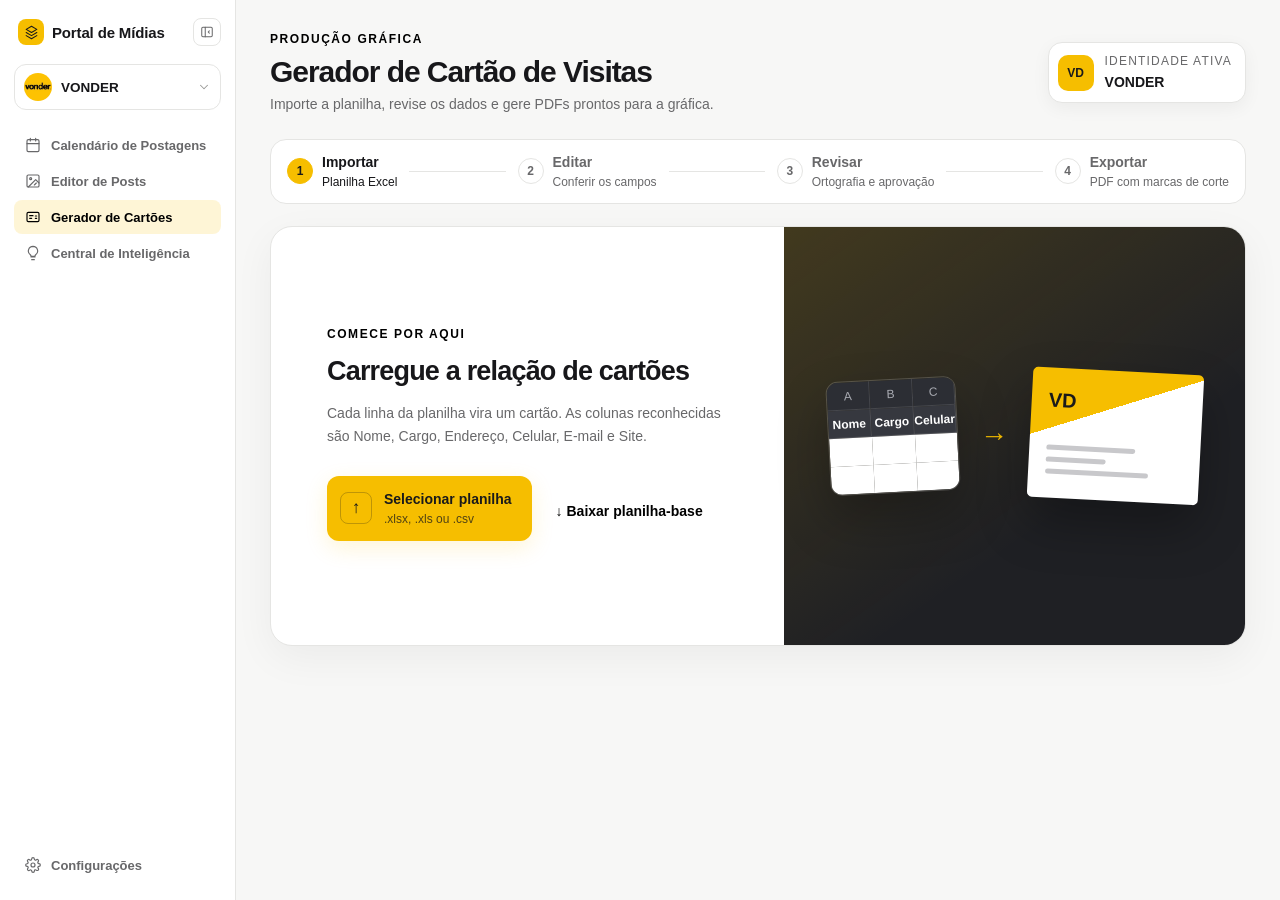
==== business-card-generator.html @ 9fe44b42 "Add files via upload" ====
<!doctype html>
<html lang="pt-BR">
<head>
<meta charset="utf-8"><meta name="viewport" content="width=device-width,initial-scale=1"><title>Gerador de Cartão de Visitas</title>
<link rel="stylesheet" href="styles.css"><link rel="stylesheet" href="business-card-generator.css">
</head>
<body><div class="portal-shell"><aside class="portal-sidebar" id="portalSidebar"></aside><main class="portal-main bc-page">
<header class="bc-header"><div><span class="bc-kicker">Produção gráfica</span><h1>Gerador de Cartão de Visitas</h1><p>Importe a planilha, revise os dados e gere PDFs prontos para a gráfica.</p></div><div class="bc-brand-pill"><span id="brandDot">FG</span><div><small>Identidade ativa</small><strong id="brandName">FERRAMENTAS GERAIS</strong></div></div></header>
<nav class="bc-flow" aria-label="Etapas do gerador"><div class="bc-flow-step is-active" data-step="import"><span>1</span><div><strong>Importar</strong><small>Planilha Excel</small></div></div><i></i><div class="bc-flow-step" data-step="edit"><span>2</span><div><strong>Editar</strong><small>Conferir os campos</small></div></div><i></i><div class="bc-flow-step" data-step="review"><span>3</span><div><strong>Revisar</strong><small>Ortografia e aprovação</small></div></div><i></i><div class="bc-flow-step" data-step="export"><span>4</span><div><strong>Exportar</strong><small>PDF com marcas de corte</small></div></div></nav>
<section class="bc-import" id="importPanel"><div class="bc-import-copy"><span class="bc-eyebrow">Comece por aqui</span><h2>Carregue a relação de cartões</h2><p>Cada linha da planilha vira um cartão. As colunas reconhecidas são Nome, Cargo, Endereço, Celular, E-mail e Site.</p><div class="bc-import-actions"><label class="bc-upload" for="spreadsheetFile"><input id="spreadsheetFile" type="file" accept=".xlsx,.xls,.csv"><span>↑</span><div><strong>Selecionar planilha</strong><small>.xlsx, .xls ou .csv</small></div></label><a class="bc-template-link" href="business-card-assets/planilha-base.xlsx" download>↓ Baixar planilha-base</a></div></div><div class="bc-import-visual" aria-hidden="true"><div class="bc-sheet"><span>A</span><span>B</span><span>C</span><b>Nome</b><b>Cargo</b><b>Celular</b><em></em><em></em><em></em><em></em><em></em><em></em></div><div class="bc-arrow">→</div><div class="bc-mini-card"><strong id="miniBrand">FG</strong><span></span><span></span><span></span></div></div></section>
<section class="bc-workspace" id="workspace" hidden>
<aside class="bc-records-panel"><div class="bc-panel-head"><div><span class="bc-eyebrow">Planilha importada</span><h2 id="recordsTitle">0 cartões</h2></div><button class="bc-icon-button" id="replaceFile" type="button" title="Trocar planilha">↻</button></div><div class="bc-selection-tools"><label><input type="checkbox" id="selectAll"> Selecionar todos</label><span id="selectionCount">0 selecionados</span></div><div class="bc-records" id="recordsList"></div><button class="bc-add-record" id="addRecord" type="button">＋ Adicionar cartão manualmente</button></aside>
<section class="bc-editor-panel"><div class="bc-panel-head"><div><span class="bc-eyebrow">Dados editáveis</span><h2 id="editorTitle">Selecione um cartão</h2></div><span class="bc-save-state" id="saveState">Alterações salvas localmente</span></div><form id="cardForm" autocomplete="off"><div class="bc-form-grid"><label class="bc-field bc-field-wide"><span>Nome completo</span><input id="fieldName" name="name" spellcheck="true" maxlength="80"></label><label class="bc-field bc-field-wide"><span>Cargo</span><input id="fieldRole" name="role" spellcheck="true" maxlength="90"></label><label class="bc-field bc-field-wide"><span>Endereço</span><textarea id="fieldAddress" name="address" spellcheck="true" rows="3" maxlength="220"></textarea></label><label class="bc-field"><span>Celular</span><input id="fieldPhone" name="phone" inputmode="tel" maxlength="30"></label><label class="bc-field"><span>E-mail</span><input id="fieldEmail" name="email" inputmode="email" maxlength="100"></label><label class="bc-field bc-field-wide"><span>Site</span><input id="fieldWebsite" name="website" inputmode="url" maxlength="100"></label></div><div class="bc-locked-note"><span>◇</span><div><strong>Elementos de marca protegidos</strong><small>Fundo, logo, cores e elementos gráficos não podem ser alterados nesta tela.</small></div></div></form>
<div class="bc-review-card"><div class="bc-review-heading"><div><span class="bc-eyebrow">Revisão obrigatória</span><h3>Ortografia e conferência</h3></div><button id="reviewCurrent" type="button">✦ Revisar este cartão</button></div><div class="bc-review-empty" id="reviewEmpty"><span>✓</span><p>Execute a revisão antes de aprovar o cartão para exportação.</p></div><div class="bc-issues" id="issuesList" hidden></div><label class="bc-approval"><input type="checkbox" id="approveCurrent" disabled><span><strong>Aprovo os dados e a arte deste cartão</strong><small>Confirme somente após revisar a prévia ao lado.</small></span></label></div></section>
<aside class="bc-preview-panel"><div class="bc-panel-head"><div><span class="bc-eyebrow">Pré-visualização</span><h2>Frente do cartão</h2></div><span class="bc-size">94 × 54 mm</span></div><div class="bc-canvas-shell"><canvas id="cardCanvas" width="1880" height="1080"></canvas><div class="bc-qr-note"><span>▦</span><div><strong>QR Code</strong><small>Integração na próxima etapa</small></div></div></div><div class="bc-proof"><span>↗</span><p><strong>Arquivo para gráfica</strong><br>Alta resolução, sangria de 2 mm e marcas de corte.</p></div></aside>
</section>
<section class="bc-export-bar" id="exportBar" hidden><div><span class="bc-status-dot"></span><p><strong id="approvedCount">0 de 0 aprovados</strong><small>Somente cartões revisados e aprovados podem ser exportados.</small></p></div><div class="bc-export-actions"><button id="exportCurrent" type="button">PDF deste cartão</button><button id="exportSelected" type="button">PDF dos selecionados</button><button class="bc-primary" id="exportAll" type="button">↓ Exportar lote completo</button></div></section>
<div class="bc-toast" id="toast" role="status" aria-live="polite" hidden></div>
</main></div><script src="sync-backend.js"></script><script src="portal-shell.js"></script><script src="vendor/xlsx.full.min.js"></script><script src="vendor/jspdf.umd.min.js"></script><script src="business-card-assets.js"></script><script src="business-card-generator.js"></script></body></html>
---- styles.css ----
/* Tokens de design: cores, raios e sombras reutilizados por todos os componentes abaixo */
    :root{
      --bg:#f7f7f6;--card:#ffffff;--muted:#68686a;--accent:#F6BE00;--accent-ink:#1a1a1a;--text:#17171a;
      --border:#e5e5e3;--border-strong:#d3d3d0;--surface-muted:#f7f7f5;--accent-weak:rgba(246,190,0,.16);--text-faint:#9a9a98;
      --white:#ffffff;--accent-hover:#d9a600;--on-accent:#1a1a1a;
      --danger:#dc2626;--danger-bg:#fef2f2;--danger-bg-strong:#fee2e2;--danger-border:#fecaca;
      --success:#16a34a;--success-bg:#f0fdf4;--success-border:#bbf7d0;
      --backdrop:rgba(15,15,13,.5);
      --radius-sm:8px;--radius-md:12px;--radius-lg:16px;
      --shadow-sm:0 1px 2px rgba(15,15,13,.06);--shadow-md:0 6px 16px rgba(15,15,13,.08);--shadow-lg:0 20px 40px rgba(15,15,13,.16);
      --event-shadow:0 1px 3px rgba(15,15,13,.10),0 1px 2px rgba(15,15,13,.06);--event-shadow-hover:0 10px 22px rgba(15,15,13,.14),0 2px 6px rgba(15,15,13,.08);
      --base-font-family:'Lato',Segoe UI,Arial,sans-serif;
      /* altura padrão compartilhada por inputs de texto/data/número, selects, o seletor de cor e
         botões (tamanho normal) — garante que fiquem alinhados quando aparecem lado a lado, como
         em "Nova rede" (campo + cor + Adicionar) */
      --control-h:38px;
    }
    /* Modo escuro: os mesmos tokens, com os fundos claros trocados por tons de preto/cinza
       e o roxo de acento trocado por amarelo (base #F6BE00). Ativado via [data-theme="dark"]
       na tag <html>, alternado pelo botão de tema e persistido pelo JS. */
    :root[data-theme="dark"]{
      --bg:#121214;--card:#1c1d22;--muted:#9aa1ac;--accent:#F6BE00;--accent-ink:#F6BE00;--text:#f1f2f4;
      --border:#2c2d33;--border-strong:#3d3e46;--surface-muted:#202126;--accent-weak:rgba(246,190,0,.16);--text-faint:#6b7280;
      --accent-hover:#d9a600;--on-accent:#1a1a1a;
      --danger:#f87171;--danger-bg:#3a1518;--danger-bg-strong:#4a1a1e;--danger-border:#5c2328;
      --success:#4ade80;--success-bg:#142a1c;--success-border:#1f4b2c;
      --backdrop:rgba(0,0,0,.65);
      --shadow-sm:0 1px 2px rgba(0,0,0,.25);--shadow-md:0 6px 16px rgba(0,0,0,.35);--shadow-lg:0 20px 40px rgba(0,0,0,.5);
      --event-shadow:0 1px 3px rgba(0,0,0,.35),0 1px 2px rgba(0,0,0,.25);--event-shadow-hover:0 10px 24px rgba(0,0,0,.5),0 2px 6px rgba(0,0,0,.35);
    }
    /* Reset global e layout base da página */
    *{box-sizing:border-box}
    body{font-family:var(--base-font-family);background:var(--bg);margin:0;padding:0;color:var(--text);-webkit-font-smoothing:antialiased;transition:background .2s,color .2s}
    button,input,select,textarea,option{font-family:var(--base-font-family)}
    .container{max-width:1900px;margin:0 auto}

    /* Shell do portal: sidebar fixa à esquerda (menu de ferramentas + seletor de marca,
       montados por portal-shell.js) + área de conteúdo da ferramenta atual à direita. O
       padding:28px que antes vivia no body agora é do .portal-main, pra sidebar ficar
       encostada nas bordas da janela. */
    .portal-shell{display:flex;align-items:stretch;min-height:100vh}
    .portal-sidebar{width:236px;flex-shrink:0;background:var(--card);border-right:1px solid var(--border);display:flex;flex-direction:column;gap:18px;padding:18px 14px;position:sticky;top:0;height:100vh;overflow-y:auto;transition:width .2s ease,padding .2s ease}
    .portal-main{flex:1;min-width:0;padding:28px}

    .portal-topbar{display:flex;align-items:center;justify-content:space-between;gap:8px}
    .portal-logo{display:flex;align-items:center;gap:8px;padding:0 4px;font-weight:900;font-size:15px;color:var(--text);letter-spacing:-.01em;min-width:0}
    .portal-logo-mark{width:26px;height:26px;border-radius:8px;background:var(--accent);color:var(--on-accent);display:flex;align-items:center;justify-content:center;font-weight:900;font-size:13px;flex-shrink:0}

    /* Navegação entre ferramentas do portal — mesma linguagem visual de .settings-nav-btn
       (usado no menu lateral de Configurações), só que como links <a> em vez de <button> */
    .portal-nav{display:flex;flex-direction:column;gap:2px}
    .portal-nav-item{display:flex;align-items:center;gap:10px;padding:9px 11px;border-radius:var(--radius-sm);color:var(--muted);font-weight:700;font-size:13px;text-decoration:none;transition:background .12s,color .12s}
    .portal-nav-item svg{flex-shrink:0}
    .portal-nav-item:hover{background:var(--surface-muted);color:var(--text)}
    .portal-nav-item.active{background:var(--accent-weak);color:var(--accent-ink)}
    /* variante <button> (ex.: "Configurações" no rodapé da sidebar) — mesma aparência do link,
       só zerando o chrome nativo do elemento */
    button.portal-nav-item{width:100%;border:0;background:transparent;font-family:inherit;cursor:pointer;text-align:left}

    /* Botão de recolher/expandir a sidebar — quadradinho só com ícone, ao lado da logo
       (mesmo estilo compacto do toggle "|←" de referência) */
    .portal-collapse-btn{flex-shrink:0;width:28px;height:28px;padding:0;display:flex;align-items:center;justify-content:center;border:1px solid var(--border);border-radius:var(--radius-sm);background:transparent;color:var(--muted);cursor:pointer;transition:background .12s,color .12s}
    .portal-collapse-btn:hover{background:var(--surface-muted);color:var(--text)}
    .portal-collapse-btn svg{flex-shrink:0}

    /* Seletor de marca: mesmo mecanismo de trigger+popover ancorado no <body> via
       position:fixed que .icon-picker-trigger/.icon-picker-popover já usam — necessário
       porque a sidebar tem overflow-y:auto, que cortaria um popover position:absolute preso nela */
    .portal-brand-trigger{display:flex;align-items:center;gap:9px;width:100%;padding:8px 9px;border:1px solid var(--border);border-radius:var(--radius-md);background:var(--card);cursor:pointer;text-align:left;font-family:inherit;transition:border-color .12s,background .12s}
    .portal-brand-trigger:hover{background:var(--surface-muted)}
    .portal-brand-trigger.open{border-color:var(--accent-ink);box-shadow:0 0 0 2px var(--accent-weak)}
    .portal-brand-dot{width:28px;height:28px;border-radius:50%;flex-shrink:0;display:flex;align-items:center;justify-content:center;font-size:11.5px;font-weight:900;color:var(--on-accent);overflow:hidden}
    .portal-brand-dot img{width:100%;height:100%;object-fit:cover;display:block}
    .portal-brand-trigger-body{flex:1;min-width:0}
    .portal-brand-trigger-name{font-size:13.5px;font-weight:700;color:var(--text);white-space:nowrap;overflow:hidden;text-overflow:ellipsis}
    .portal-brand-trigger-chevron{flex-shrink:0;display:flex;color:var(--text-faint)}

    /* Textos que somem ao recolher a sidebar: em vez de display:none (que troca de estado na
       hora, dessincronizado da largura da sidebar animando), encolhem/desaparecem juntos com
       a mesma duração — sem isso o texto "pipocava" largo antes do menu terminar de encolher */
    .portal-logo-text,
    .portal-nav-item span,
    .portal-brand-trigger-body,
    .portal-brand-trigger-chevron{
      overflow:hidden;white-space:nowrap;max-width:170px;opacity:1;
      transition:max-width .2s ease,opacity .12s ease;
    }

    .portal-brand-popover{position:fixed;background:var(--card);border:1px solid var(--border);border-radius:var(--radius-md);box-shadow:var(--shadow-lg);padding:8px;width:250px;z-index:200;max-height:70vh;overflow-y:auto}
    .portal-brand-row{display:flex;align-items:center;gap:9px;padding:7px 8px;border-radius:var(--radius-sm);cursor:pointer}
    .portal-brand-row:hover{background:var(--surface-muted)}
    .portal-brand-row.active{background:var(--accent-weak)}
    .portal-brand-row .portal-brand-dot{width:24px;height:24px;font-size:10px}
    .portal-brand-row-name{flex:1;min-width:0;font-size:12.5px;font-weight:700;color:var(--text);white-space:nowrap;overflow:hidden;text-overflow:ellipsis}
    .portal-brand-row-edit{flex-shrink:0;width:24px;height:24px;border:0;background:transparent;color:var(--text-faint);border-radius:6px;cursor:pointer;display:flex;align-items:center;justify-content:center}
    .portal-brand-row-edit:hover{background:var(--card);color:var(--text)}
    .portal-brand-edit-fields{display:flex;align-items:center;gap:6px;padding:6px 8px}
    .portal-brand-edit-fields input[type=text]{flex:1;height:30px;padding:0 8px;font-size:12.5px}
    .pb-edit-photo{flex-shrink:0;cursor:pointer;display:block}
    .pb-edit-photo .portal-brand-dot{width:30px;height:30px;font-size:11px}
    .portal-brand-divider{height:1px;background:var(--border);margin:6px 2px}
    .portal-brand-add{display:flex;align-items:center;gap:8px;width:100%;padding:8px;border:0;background:transparent;color:var(--accent-ink);font-weight:700;font-size:12.5px;border-radius:var(--radius-sm);cursor:pointer;font-family:inherit}
    .portal-brand-add:hover{background:var(--accent-weak)}

    /* Upload de foto de perfil no modal "Nova marca" */
    .portal-brand-photo-upload{display:flex;align-items:center;gap:10px;padding:8px 10px;border:1px dashed var(--border-strong);border-radius:var(--radius-sm);cursor:pointer;font-size:12.5px;font-weight:700;color:var(--muted);transition:background .12s,border-color .12s}
    .portal-brand-photo-upload:hover{background:var(--surface-muted);border-color:var(--accent-ink)}
    .portal-brand-photo-preview{width:36px;height:36px;border-radius:50%;flex-shrink:0;background:var(--surface-muted);display:flex;align-items:center;justify-content:center;overflow:hidden;color:var(--text-faint)}
    .portal-brand-photo-preview img{width:100%;height:100%;object-fit:cover;display:block}

    /* Sidebar recolhida: tanto via botão manual (.collapsed, alternado por portal-shell.js e
       persistido) quanto automaticamente em telas estreitas (media query abaixo). O topbar
       (logo + botão de recolher) empilha na vertical pra caber nos 72px de largura. */
    .portal-sidebar.collapsed{width:72px;padding:14px 10px}
    .portal-sidebar.collapsed .portal-topbar{flex-direction:column;gap:10px}
    .portal-sidebar.collapsed .portal-logo-text,
    .portal-sidebar.collapsed .portal-nav-item span,
    .portal-sidebar.collapsed .portal-brand-trigger-body,
    .portal-sidebar.collapsed .portal-brand-trigger-chevron{max-width:0;opacity:0;transition:max-width .2s ease,opacity .08s ease}
    /* o "gap" do flex ainda reserva espaço ao redor de um filho escondido via max-width:0 —
       sem zerar o gap aqui, o ícone visível (logo/avatar) fica puxado pra esquerda, fora do
       centro real da coluna de ícones, e cada linha desalinha numa medida diferente */
    .portal-sidebar.collapsed .portal-logo{gap:0}
    .portal-sidebar.collapsed .portal-nav-item{justify-content:center;gap:0}
    .portal-sidebar.collapsed .portal-brand-trigger{width:auto;margin:0 auto;justify-content:center;gap:0;padding:5px;border-color:transparent;background:transparent}
    .portal-sidebar.collapsed .portal-brand-trigger:hover{background:var(--surface-muted)}

    @media (max-width:760px){
      .portal-sidebar{width:72px;padding:14px 10px}
      .portal-topbar{flex-direction:column;gap:10px}
      .portal-logo-text,.portal-nav-item span,.portal-brand-trigger-body,.portal-brand-trigger-chevron{max-width:0;opacity:0}
      .portal-logo{gap:0}
      .portal-nav-item{justify-content:center;gap:0}
      .portal-brand-trigger{width:auto;margin:0 auto;justify-content:center;gap:0;padding:5px;border-color:transparent;background:transparent}
      .portal-brand-trigger:hover{background:var(--surface-muted)}
    }

    /* Escala tipográfica do site — sempre usar a tag semântica correspondente ao nível:
       H1 · título da página (só existe um, no topo) — 23px/900
       H2 · título de modal (Filtros, Configurações, Editar postagem...) — 17px/900
       H3 · título de seção dentro de um modal (ex: "Publicação", "Redes sociais" no
            formulário de postagem) — discreto e em caixa alta, mas com peso suficiente
            pra se destacar dos labels de campo comuns
       H4 · reservado para um 4º nível (subtítulo dentro de uma seção), ainda sem uso hoje —
            definido aqui pra já nascer consistente quando alguma tela precisar dele */
    h1,h2,h3,h4{margin:0;font-family:var(--base-font-family);color:var(--text)}
    h1{font-size:23px;font-weight:900;letter-spacing:-.01em}
    h2{font-size:17px;font-weight:900;letter-spacing:-.005em}
    h3{font-size:12px;font-weight:700;text-transform:uppercase;letter-spacing:.05em;color:var(--accent-ink)}
    h4{font-size:11px;font-weight:700;text-transform:uppercase;letter-spacing:.04em;color:var(--text-faint)}

    /* Cabeçalho da página: título + ações "Buscar"/"Configurações"/"Nova postagem" */
    .page-header{display:flex;align-items:flex-start;justify-content:space-between;gap:16px;margin-bottom:18px}
    .page-header h1{margin:0 0 4px}
    .page-subtitle{margin:0;font-size:13px;color:var(--muted)}
    .page-header-actions{display:flex;gap:10px;align-items:center;flex-shrink:0}

    /* Busca de postagens (lupa no cabeçalho): em repouso é só o botão-lupa; ao abrir, a barra
       cresce por cima do espaço vazio do cabeçalho (entre o título e os botões) como uma camada
       flutuante (position:absolute), ancorada pela direita no lugar do próprio botão-lupa. Como
       ela sai do fluxo normal, Configurações/Nova postagem nunca se movem — só a barra anima. */
    .search-wrap{position:relative;flex-shrink:0}
    .search-toggle-btn{display:flex}
    .search-active .search-toggle-btn{display:none}
    .search-bar{
      position:absolute;top:50%;right:0;transform:translateY(-50%);
      display:flex;align-items:center;gap:8px;overflow:hidden;
      width:32px;height:var(--control-h);padding:0 6px 0 4px;
      border:1px solid var(--border);border-radius:var(--radius-sm);background:var(--card);
      opacity:0;pointer-events:none;
      transition:width .3s cubic-bezier(.16,1,.3,1),opacity .18s ease,border-color .12s,box-shadow .12s;
    }
    .search-active .search-bar{width:clamp(240px,32vw,480px);opacity:1;pointer-events:auto}
    .search-bar:focus-within{border-color:var(--accent-ink);box-shadow:0 0 0 3px var(--accent-weak)}
    .search-bar input{flex:1;min-width:0;height:auto;padding:0;border:0;background:transparent}
    .search-bar input:focus{outline:none;box-shadow:none}
    .search-bar-icon{display:flex;align-items:center;justify-content:center;color:var(--text-faint);flex-shrink:0}
    .search-results{display:none;flex-direction:column;gap:2px;position:absolute;top:50%;transform:translateY(calc(var(--control-h) / 2 + 6px));right:0;width:clamp(240px,32vw,480px);background:var(--card);border:1px solid var(--border);border-radius:var(--radius-md);box-shadow:var(--shadow-lg);padding:6px;max-height:360px;overflow-y:auto;z-index:45}
    .search-active .search-results.open{display:flex;animation:searchResultsIn .2s cubic-bezier(.16,1,.3,1) .18s both}
    @keyframes searchResultsIn{from{opacity:0;transform:translateY(calc(var(--control-h) / 2))}to{opacity:1;transform:translateY(calc(var(--control-h) / 2 + 6px))}}
    @media (prefers-reduced-motion: reduce){
      .search-bar{transition:none}
      .search-active .search-results.open{animation:none}
    }
    .search-result-row{display:flex;align-items:center;gap:9px;padding:7px 8px;border-radius:var(--radius-sm);cursor:pointer;transition:background .12s}
    .search-result-row:hover{background:var(--surface-muted)}
    .search-result-nets{display:flex;align-items:center;gap:2px;flex-shrink:0}
    .search-result-nets .net-icon-img,.search-result-nets svg{width:15px;height:15px;border-radius:50%}
    .search-result-body{flex:1;min-width:0;display:flex;align-items:baseline;gap:8px}
    .search-result-title{flex:1;min-width:0;font-size:12.5px;font-weight:700;color:var(--text);white-space:nowrap;overflow:hidden;text-overflow:ellipsis}
    .search-result-meta{flex-shrink:0;font-size:11px;color:var(--muted);white-space:nowrap}
    .search-empty,.search-hint{padding:9px 4px;text-align:center;font-size:12px;color:var(--text-faint)}

    /* Superfície de cartão genérica, reaproveitada pela toolbar, pelo card de sugestão e pelos grupos da lista */
    .card{background:var(--card);border:1px solid var(--border);border-radius:var(--radius-lg);padding:14px;box-shadow:var(--shadow-sm)}

    /* Campos de formulário compartilhados por todos os modais (criar/editar postagem, filtros, edição em lote, configurações) */
    label{font-size:12px;color:var(--muted);display:block;margin-bottom:6px}
    /* input:not([type]) cobre campos de texto sem o atributo type explícito no HTML (o navegador já
       trata como texto, mas o seletor [type=text] só bate se o atributo estiver presente) */
    input[type=text],input:not([type]),input[type=date],input[type=number],select,textarea{width:100%;padding:9px 10px;border:1px solid var(--border);border-radius:var(--radius-sm);font-size:14px;font-family:inherit;background:var(--card);color:var(--text);transition:border-color .12s,box-shadow .12s}
    /* controles de uma linha só (não o textarea, que precisa crescer em altura) ficam todos com a mesma altura */
    input[type=text],input:not([type]),input[type=date],input[type=number],select{height:var(--control-h);padding:0 10px}
    input[type=color]{border:1px solid var(--border);border-radius:var(--radius-sm);height:var(--control-h);padding:2px;width:44px;cursor:pointer;flex-shrink:0}
    input:focus,select:focus,textarea:focus{outline:none;border-color:var(--accent-ink);box-shadow:0 0 0 3px var(--accent-weak)}

    /* Botões — altura igual à dos campos de texto/select/cor, para ficarem alinhados quando lado a lado */
    .btn{height:var(--control-h);display:inline-flex;align-items:center;justify-content:center;gap:6px;flex-shrink:0;background:var(--accent);color:var(--on-accent);padding:0 14px;border-radius:var(--radius-sm);border:0;cursor:pointer;font-weight:700;font-size:13px;transition:background .12s,transform .06s,box-shadow .12s;font-family:inherit}
    .btn svg{flex-shrink:0}
    .btn:hover{background:var(--accent-hover);box-shadow:var(--shadow-sm)}
    .btn:active{transform:translateY(1px)}
    .btn:disabled{opacity:.55;cursor:not-allowed;pointer-events:none}
    .btn.ghost{background:var(--card);color:var(--text);border:1px solid var(--border);font-weight:700}
    .btn.ghost:hover{background:var(--surface-muted);border-color:var(--border-strong)}
    /* variante "small", usada tanto para botões compactos com texto (Cancelar, Aplicar) quanto para
       ícones soltos (✕ de remover) — ambas as classes .btn.small e .btn.ghost.small compartilham a
       mesma altura reduzida, para não desalinhar quando aparecem juntas numa mesma linha */
    .btn.ghost.small,.btn.small{height:28px;padding:0 10px;font-size:12px}
    .btn.ghost.danger{color:var(--danger);border-color:var(--danger-border)}
    .btn.ghost.danger:hover{background:var(--danger-bg);border-color:var(--danger)}
    .btn-icon{width:32px;height:32px;border-radius:var(--radius-sm);border:1px solid var(--border);background:var(--card);color:var(--muted);font-size:16px;cursor:pointer;display:flex;align-items:center;justify-content:center;transition:background .12s,color .12s,border-color .12s}
    .btn-icon:hover{background:var(--surface-muted);color:var(--text);border-color:var(--border-strong)}

    /* Barra de ferramentas: navegação de mês, alternância de visão, abas de canal e botões de ação acima da grade */
    .toolbar-card{margin-top:0;padding:14px}
    .toolbar-row{display:flex;align-items:center;gap:10px;flex-wrap:wrap}
    .toolbar-row + .toolbar-row{margin-top:10px}
    .toolbar-spacer{flex:1}
    /* Ações secundárias da toolbar: exportações e reset ficam agrupados para preservar
       a leitura dos filtros e das redes como controles principais do calendário. */
    .toolbar-more-wrap{position:relative;flex-shrink:0}
    .toolbar-more-caret{display:inline-flex;align-items:center;color:var(--text-faint);transition:transform .15s}
    .toolbar-more-wrap.open .toolbar-more-caret{transform:rotate(180deg)}
    .toolbar-more-menu{position:absolute;top:calc(100% + 6px);right:0;display:none;flex-direction:column;min-width:210px;padding:6px;background:var(--card);border:1px solid var(--border);border-radius:var(--radius-md);box-shadow:var(--shadow-lg);z-index:50}
    .toolbar-more-menu.open{display:flex}
    .toolbar-more-item{width:100%;display:flex;align-items:center;gap:9px;padding:8px 10px;border:0;border-radius:var(--radius-sm);background:transparent;color:var(--text);font:700 12.5px var(--base-font-family);text-align:left;cursor:pointer;white-space:nowrap}
    .toolbar-more-item svg{flex-shrink:0;color:var(--muted)}
    .toolbar-more-item:hover{background:var(--surface-muted)}
    .toolbar-more-item.danger{color:var(--danger)}
    .toolbar-more-item.danger svg{color:var(--danger)}
    .toolbar-more-item.danger:hover{background:var(--danger-bg)}
    .toolbar-more-separator{height:1px;background:var(--border);margin:5px 4px}
    .month-nav{display:flex;align-items:center;gap:8px}
    .month-label-wrap{position:relative}
    .month-label{min-width:160px;text-align:center;font-weight:700;font-size:14px;background:transparent;border:1px solid transparent;color:var(--text);font-family:inherit;cursor:pointer;padding:5px 8px;border-radius:var(--radius-sm);display:inline-flex;align-items:center;justify-content:center;gap:4px;transition:background .12s,border-color .12s}
    .month-label:hover{background:var(--surface-muted)}
    /* enquanto o popover de mês está aberto, o rótulo (agora mostrando só o ano) fica com uma caixa ativa,
       como um campo em foco — sinaliza que as setas ‹ › do cabeçalho agora navegam por ano */
    .month-label[aria-expanded="true"]{border-color:var(--accent-ink);background:var(--card)}
    .month-label-caret{font-size:10px;color:var(--muted);transition:transform .15s}
    .month-label[aria-expanded="true"] .month-label-caret{transform:rotate(180deg)}
    .ai-info{font-size:12.5px;color:var(--muted);background:var(--surface-muted);border:1px solid var(--border);padding:6px 12px;border-radius:var(--radius-sm);cursor:pointer;font-family:inherit;transition:background .12s,border-color .12s}
    .ai-info:hover{background:var(--card);border-color:var(--border-strong);color:var(--text)}

    /* Dropdown do resumo do mês: ancorado logo abaixo do botão de contagem da toolbar, com um
       alternador (Tipo/Editoria/Rede) e uma lista simples de nome + contagem por categoria */
    .ai-summary-wrap{position:relative}
    .month-summary-dropdown{position:absolute;top:calc(100% + 6px);right:0;background:var(--card);border:1px solid var(--border);border-radius:var(--radius-md);box-shadow:var(--shadow-lg);padding:14px;width:260px;z-index:40;display:none}
    .month-summary-dropdown.open{display:block}
    .month-summary-dropdown-title{font-size:12px;font-weight:700;color:var(--text);margin-bottom:10px}
    .ms-list{display:flex;flex-direction:column;gap:9px;margin-top:12px}
    .ms-row{display:flex;align-items:center;justify-content:space-between;gap:10px;font-size:12.5px}
    .ms-row-label{display:flex;align-items:center;gap:7px;font-weight:700;color:var(--text);overflow:hidden;text-overflow:ellipsis;white-space:nowrap;min-width:0}
    .ms-row-count{flex:0 0 auto;font-weight:700;color:var(--muted)}

    /* Popover de seleção rápida de mês dentro do ano, ancorado abaixo do rótulo (que mostra o ano
       enquanto o popover está aberto). Não tem navegação de ano própria — reaproveita as setas ‹ › do cabeçalho. */
    .month-year-picker{position:absolute;top:calc(100% + 6px);left:50%;transform:translateX(-50%);background:var(--card);border:1px solid var(--border);border-radius:var(--radius-md);box-shadow:var(--shadow-lg);padding:12px;width:240px;z-index:40;display:none}
    .month-year-picker.open{display:block}
    .myp-months{display:grid;grid-template-columns:repeat(3,1fr);gap:6px}
    .myp-month{border:0;background:transparent;color:var(--text);font-size:12.5px;font-weight:700;padding:9px 4px;border-radius:var(--radius-sm);cursor:pointer;text-align:center;transition:background .12s,color .12s}
    .myp-month:hover{background:var(--surface-muted)}
    .myp-month.past{color:var(--text-faint);font-weight:400}
    .myp-month.current{outline:1px solid var(--accent);outline-offset:-1px}
    .myp-month.selected{background:var(--accent);color:var(--on-accent)}

    /* Indicador de sincronização com o servidor (api.php) — texto discreto que só some
       quando vazio; "ok" e "warn" mudam a cor pro estado atual */
    .sync-status{font-size:11px;color:var(--text-faint);white-space:nowrap}
    .sync-status:empty{display:none}
    .sync-status.ok{color:var(--success)}
    .sync-status.warn{color:var(--danger)}

    /* Alternador de visão (Mês / Lista) */
    .view-toggle{display:flex;background:var(--surface-muted);border:1px solid var(--border);border-radius:10px;padding:3px;gap:2px}
    .view-toggle button{border:0;background:transparent;padding:6px 14px;border-radius:8px;font-size:12.5px;font-weight:700;color:var(--muted);cursor:pointer;font-family:inherit;transition:background .12s,color .12s}
    .view-toggle button.active{background:var(--card);color:var(--accent-ink);box-shadow:var(--shadow-sm)}

    /* Abas de canal (Todas, Instagram, LinkedIn...), geradas dinamicamente pelo JS.
       "Todas" fica como pill de texto; as redes viram círculos só com o ícone, do mesmo
       tamanho/altura da pill pra alinhar. Rede não selecionada fica em P&B (grayscale);
       ao selecionar "Todas" (classe .all-active no container), todas ficam coloridas. */
    .tabs{display:flex;align-items:center;gap:6px;flex-wrap:wrap}
    #tabs button{border-radius:var(--radius-sm);padding:6px 13px;font-size:12.5px;height:30px}
    #tabs button.icon-only{position:relative;width:30px;height:30px;padding:0;display:inline-flex;align-items:center;justify-content:center;border-radius:50%;background:transparent;border:0}
    /* X pequeno que aparece sobre o ícone quando aquela rede está selecionada (seleção múltipla) —
       puramente indicativo: o clique continua indo pro botão inteiro, que já alterna a seleção */
    .tab-remove{display:none;position:absolute;top:-3px;right:-3px;width:14px;height:14px;border-radius:50%;background:var(--accent-ink);color:var(--card);align-items:center;justify-content:center;font-size:10px;line-height:1;border:1.5px solid var(--card);pointer-events:none}
    #tabs button.icon-only:not(.ghost) .tab-remove{display:flex}
    #tabs button.icon-only:hover{box-shadow:0 0 0 2px var(--surface-muted)}
    #tabs button.icon-only:not(.ghost){box-shadow:0 0 0 2px var(--accent-ink)}
    #tabs button.icon-only .net-icon-img,
    #tabs button.icon-only svg{width:30px;height:30px;border-radius:50%}
    #tabs button.icon-only .dot{width:30px;height:30px;border-radius:50%}
    #tabs button.icon-only.ghost .net-icon-img,
    #tabs button.icon-only.ghost svg{filter:grayscale(1);opacity:.5;transition:filter .15s,opacity .15s}
    #tabs button.icon-only.ghost:hover .net-icon-img,
    #tabs button.icon-only.ghost:hover svg{opacity:.8}
    #tabs.all-active button.icon-only.ghost .net-icon-img,
    #tabs.all-active button.icon-only.ghost svg{filter:none;opacity:1}

    /* Chips (pílulas de rádio/checkbox usadas em vários modais) */
    .chip{display:inline-flex;align-items:center;gap:6px;padding:6px 11px;border-radius:var(--radius-sm);border:1px solid var(--border);background:var(--card);font-family:var(--base-font-family);font-size:12.5px;font-weight:700;line-height:1.25;cursor:pointer;user-select:none;transition:background .12s,border-color .12s,color .12s;color:var(--text)}
    .chip:hover{border-color:var(--border-strong)}
    .chip input{margin:0}
    .chip:has(input:checked){background:var(--accent-weak);border-color:var(--accent-ink);color:var(--accent-ink)}
    .chip button{margin-left:2px;padding:3px 6px;font-size:11px;border-radius:8px}
    .dot{display:inline-block;width:8px;height:8px;border-radius:50%;flex-shrink:0}

    /* Seleção de redes sociais no modal de postagem: mesmo padrão de círculo só-ícone das
       abas de canal no topo (ver #tabs button.icon-only acima) — sem borda, sem texto. Rede
       não marcada fica em P&B (grayscale); ao marcar, ganha cor cheia + anel de destaque. */
    .chip-net{position:relative;width:32px;height:32px;display:inline-flex;align-items:center;justify-content:center;border-radius:50%;cursor:pointer;user-select:none}
    .chip-net input{position:absolute;inset:0;margin:0;opacity:0;cursor:pointer}
    .chip-net .net-icon-img,.chip-net svg{width:32px;height:32px;border-radius:50%;filter:grayscale(1);opacity:.5;transition:filter .15s,opacity .15s,box-shadow .15s}
    .chip-net .dot{width:32px;height:32px;opacity:.5;transition:opacity .15s,box-shadow .15s}
    .chip-net:hover .net-icon-img,.chip-net:hover svg,.chip-net:hover .dot{opacity:.8}
    .chip-net:has(input:checked) .net-icon-img,.chip-net:has(input:checked) svg{filter:none;opacity:1;box-shadow:0 0 0 2px var(--accent-ink)}
    .chip-net:has(input:checked) .dot{opacity:1;box-shadow:0 0 0 2px var(--accent-ink)}

    /* Agendamento mensal das editorias: dias em uma régua legível e redes no mesmo padrão
       circular só-ícone usado no restante do sistema. */
    .sched-weekdays{display:grid;grid-template-columns:repeat(7,minmax(48px,1fr)) minmax(96px,auto);gap:6px;margin-top:8px}
    .sched-day-chip{position:relative;min-height:38px;display:flex;align-items:center;justify-content:center;padding:0 9px;border:1px solid var(--border);border-radius:10px;background:var(--card);color:var(--muted);font-size:11.5px;font-weight:800;letter-spacing:.025em;cursor:pointer;user-select:none;transition:background .12s,border-color .12s,color .12s,box-shadow .12s}
    .sched-day-chip:hover{border-color:var(--border-strong);color:var(--text)}
    .sched-day-chip input{position:absolute;inset:0;margin:0;opacity:0;cursor:pointer}
    .sched-day-chip:has(input:checked){background:var(--accent-weak);border-color:var(--accent-ink);color:var(--accent-ink);box-shadow:inset 0 -2px 0 var(--accent-ink)}
    .sched-day-chip:has(input:disabled){opacity:.52;cursor:default;box-shadow:none}
    .sched-day-chip:has(input:disabled) input{cursor:default}
    .sched-all-days-chip{font-weight:700;letter-spacing:0;white-space:nowrap}
    .sched-nets{display:flex;align-items:center;gap:10px;flex-wrap:wrap;margin-top:8px;min-height:34px}
    .sched-net-choice{width:34px;height:34px}
    .sched-net-choice .net-icon-img,.sched-net-choice svg,.sched-net-choice .dot{width:34px;height:34px}
    .sched-net-config-title{display:flex;align-items:center;gap:7px;font-size:12px;font-weight:800;margin-bottom:7px}
    .sched-net-config-icon{display:inline-flex;align-items:center;justify-content:center}
    .sched-net-config-icon .net-icon-img,.sched-net-config-icon svg,.sched-net-config-icon .dot{width:20px;height:20px;border-radius:50%}
    .chip > svg{flex:0 0 auto}
    @media (max-width:760px){
      .sched-weekdays{grid-template-columns:repeat(4,1fr)}
      .sched-all-days-chip{grid-column:span 4}
    }

    /* Formato do modal de criar/editar postagem: um grupo por rede social selecionada, cada
       formato com o nome e, como subtexto, as dimensões em pixels */
    .format-net-group{display:flex;flex-direction:column;gap:6px}
    .format-net-group + .format-net-group{margin-top:12px}
    .format-net-group-label{display:flex;align-items:center;gap:5px;font-size:10.5px;font-weight:700;color:var(--text-faint);text-transform:uppercase;letter-spacing:.04em}
    /* largura fixa baseada em 3 colunas por linha (não usa 1fr) — se não, um grupo com só
       1 ou 2 formatos esticaria o(s) chip(s) pra preencher a linha toda */
    .format-net-group-chips{display:grid;grid-template-columns:repeat(auto-fill,minmax(0,calc((100% - 16px)/3)));gap:8px}
    .format-chip{display:flex;align-items:flex-start;gap:7px;padding:7px 11px;border-radius:12px;border:1px solid var(--border);background:var(--card);font-family:var(--base-font-family);cursor:pointer;user-select:none;transition:background .12s,border-color .12s,color .12s}
    .format-chip:hover{border-color:var(--border-strong)}
    .format-chip:has(input:checked){background:var(--accent-weak);border-color:var(--accent-ink);color:var(--accent-ink)}
    .format-chip input{margin:2px 0 0}
    .format-chip-icon{display:inline-flex;align-items:center;margin-top:1px}
    .format-chip-body{display:flex;flex-direction:column;gap:1px;line-height:1.25}
    .format-chip-name{font-size:12.5px;font-weight:700;line-height:1.25;color:var(--text)}
    .format-chip:has(input:checked) .format-chip-name{color:var(--accent-ink)}
    .format-chip-dims{font-size:10.5px;font-weight:400;color:var(--muted)}
    .format-chip:has(input:checked) .format-chip-dims{color:var(--accent-ink);opacity:.75}

    /* Cabeçalho de dias da semana + grade do calendário mensal */
    .weekday-header{display:grid;grid-template-columns:repeat(7,1fr);gap:14px;margin-top:16px}
    .weekday-header div{font-size:11px;font-weight:700;text-transform:uppercase;letter-spacing:.05em;color:var(--text-faint);padding-left:6px}
    /* cada linha (semana) cresce com o conteúdo: uma semana vazia fica baixa (só o mínimo de
       110px), uma semana com cards cresce pra caber — em vez de toda semana ter a mesma altura
       fixa, o que deixava muito espaço vazio nas semanas sem postagem */
    .grid-month{display:grid;grid-template-columns:repeat(7,1fr);gap:14px;margin-top:8px;grid-auto-rows:minmax(110px,auto)}
    /* min-height:0 permite que o item de grid encolha até o mínimo da linha (110px) mesmo sem
       conteúdo; overflow:hidden continua como rede de segurança para o raro caso de um card
       individual ultrapassar a altura da célula (o badge "+N" já cuida do excesso de cards) */
    /* a transição de "height" só entra em ação quando o JS anima a troca de altura (ao mover um
       card pra outro dia, ver render() em app.js) — em uso normal a célula segue esticada pela
       grade (height:auto), sem valor inline, então nada dispara a transição à toa */
    .day{background:var(--card);border:1px solid var(--border);border-radius:var(--radius-md);padding:10px;position:relative;display:flex;flex-direction:column;min-height:0;overflow:hidden;transition:border-color .15s,box-shadow .15s,height .32s cubic-bezier(.2,.9,.2,1)}
    .day:hover{border-color:var(--border-strong);box-shadow:var(--shadow-sm)}
    .day.empty{background:transparent;border:1px dashed var(--border);box-shadow:none}
    /* dia de hoje: contorno na cor de destaque em vez de --accent-ink (que rendia um marrom
       escuro esquisito ao lado do halo amarelo) — agora borda e halo usam o mesmo amarelo,
       ficando coerentes com a bolinha da data logo abaixo */
    .day.today{border:2px solid var(--accent);box-shadow:0 0 0 3px var(--accent-weak)}
    .day-head{display:flex;align-items:center;justify-content:space-between;gap:6px}
    /* data em destaque — maior e mais peso, pra ser a primeira coisa que o olho pega na célula */
    .day .date{box-sizing:border-box;font-size:16px;line-height:1;font-weight:900;color:var(--text);width:27px;height:27px;min-width:27px;min-height:27px;max-width:27px;max-height:27px;border-radius:50%;display:flex;align-items:center;justify-content:center;flex-shrink:0}
    .day.today .date{background:var(--accent);color:var(--on-accent)}
    /* nome da data comemorativa (feriado/data comercial), ao lado do número do dia — ver
       commemorativeDateName() em app.js. Trunca com "..." na grade do mês (pouco espaço
       horizontal); o title="" no elemento mostra o nome completo ao passar o mouse. */
    .holiday-name{font-size:12px;font-weight:300;font-style:italic;color:var(--accent-ink);white-space:nowrap;overflow:hidden;text-overflow:ellipsis;min-width:0;flex:1;cursor:pointer;text-decoration:underline;text-decoration-color:transparent;text-underline-offset:2px;transition:text-decoration-color .12s}
    .holiday-name:hover{text-decoration-color:currentColor}
    .week-day-head .holiday-name{white-space:normal;overflow:visible;text-overflow:clip;flex:none;line-height:1.3}
    /* contador "x/y" fica discreto (opacidade reduzida) pra não competir com a data */
    .day-count{font-size:10.5px;font-weight:700;padding:2px 8px;border-radius:var(--radius-sm);background:var(--surface-muted);color:var(--muted);border:1px solid var(--border);white-space:nowrap;opacity:.55;transition:opacity .12s;flex-shrink:0}
    .day:hover .day-count{opacity:.85}
    .day-count.low{background:var(--danger-bg);color:var(--danger);border-color:var(--danger-border)}
    .day-count.ok{background:var(--success-bg);color:var(--success);border-color:var(--success-border)}
    /* agrupa contador + ícone de status pra ficarem colados um no outro, mesmo com o .day-head
       pai usando justify-content:space-between entre data/feriado/contador */
    .day-count-wrap{display:flex;align-items:center;gap:4px;flex-shrink:0}
    /* ícone ao lado do contador: avisa se algum card do dia tem campo essencial faltando (triângulo
       amarelo de alerta) ou se todos estão completos (círculo verde) — só existe quando o dia tem
       pelo menos um card. Cor do alerta é fixa (não segue --accent do tema), pra continuar lendo
       como "atenção" mesmo se o usuário escolher um tema de cor amarelo/dourado */
    .day-status-icon{width:14px;height:14px;display:flex;align-items:center;justify-content:center;flex-shrink:0;cursor:help}
    .day-status-icon.is-complete{border-radius:50%;background:var(--success);color:#1a1a1a;font-size:9.5px;font-weight:900;line-height:1}
    .day-status-icon.is-pending svg{width:100%;height:100%}
    .posts{margin-top:8px;flex:1;overflow:hidden;position:relative;display:flex;flex-direction:column}
    .more-badge{position:absolute;right:8px;bottom:8px;background:var(--card);border-radius:var(--radius-sm);padding:3px 9px;border:1px solid var(--border);font-size:11px;font-weight:700;color:var(--accent-ink);box-shadow:var(--shadow-sm);cursor:pointer}
    .more-badge:hover{background:var(--accent-weak)}

    /* Visão em semana: 7 colunas (Dom→Sáb), só com as postagens daquela semana — reaproveita a
       célula .day (fundo, borda, hoje/data em destaque) mas sem o limite de 3 cards + "+N" do mês:
       aqui a coluna cresce com o conteúdo, então mostra tudo (ver render() em app.js). */
    .week-view{margin-top:16px}
    .grid-week{display:grid;grid-template-columns:repeat(7,1fr);gap:14px;align-items:start}
    .week-day{overflow:visible;min-height:160px}
    .week-day-head{display:flex;flex-direction:column;gap:6px}
    /* label + contador "x/y" na mesma linha, contador encostado na direita — igual ao mês, onde
       ele fica no canto superior direito da célula em vez de embaixo da data */
    .week-day-top-row{display:flex;align-items:center;justify-content:space-between;gap:6px}
    .week-day-label{font-size:11px;font-weight:700;text-transform:uppercase;letter-spacing:.05em;color:var(--text-faint)}
    .week-day .posts{overflow:visible}
    .week-day-add{border:0;background:transparent;color:var(--muted);font-size:12px;font-weight:700;text-align:left;padding:6px 4px;margin-top:2px;border-radius:var(--radius-sm);cursor:pointer;font-family:inherit;transition:background .12s,color .12s}
    .week-day-add:hover{background:var(--surface-muted);color:var(--text)}
    @media (max-width:1000px){.grid-week{grid-template-columns:repeat(2,1fr)}}

    /* Cartão de postagem (evento) dentro de uma célula do calendário */
    .event{position:relative;display:flex;background:var(--card);border:1px solid var(--border);border-radius:9px;padding:6px 8px 6px 10px;margin-bottom:5px;box-shadow:var(--event-shadow);cursor:grab;overflow:hidden;transition:box-shadow .15s,border-color .15s,transform .15s}
    .event:hover{box-shadow:var(--event-shadow-hover);border-color:var(--border-strong);transform:translateY(-2px)}
    .event[draggable="true"]{transition:transform .22s cubic-bezier(.2,.8,.2,1),opacity .18s,box-shadow .15s,border-color .15s}
    .event.dragging{opacity:0.5;transform:scale(.98)}
    .event.moving{transition:transform .36s cubic-bezier(.2,.9,.2,1)}
    .event-bar{position:absolute;left:0;top:0;bottom:0;width:3px}
    .event-body{flex:1;min-width:0;padding-left:3px}
    .event-eyebrow{font-size:9.5px;font-weight:700;text-transform:uppercase;letter-spacing:.04em;line-height:1.2;margin-bottom:5px;white-space:nowrap;overflow:hidden;text-overflow:ellipsis}
    .event-title{font-weight:700;font-size:12.5px;color:var(--text);line-height:1.3;margin-bottom:5px}
    .event-subtitle{font-size:10.5px;color:var(--muted)}
    .event-nets{display:flex;flex-wrap:wrap;align-items:center;gap:5px;margin-bottom:8px}
    .event-net-icon{display:inline-flex;align-items:center}

    /* Menu "⋮" de ações do card (duplicar/excluir), no card do calendário e na linha da lista */
    .event-menu-btn{position:absolute;top:2px;right:2px;width:20px;height:20px;border:none;background:transparent;color:var(--text-faint);cursor:pointer;border-radius:6px;font-size:14px;line-height:1;display:flex;align-items:center;justify-content:center;z-index:6;font-family:inherit}
    .event-menu-btn:hover{background:var(--surface-muted);color:var(--text)}
    .list-row-menu-btn{align-self:center;border:none;background:transparent;color:var(--text-faint);cursor:pointer;border-radius:6px;width:24px;height:24px;font-size:15px;line-height:1;display:flex;align-items:center;justify-content:center;flex-shrink:0;font-family:inherit}
    .list-row-menu-btn:hover{background:var(--card);color:var(--text)}
    /* position:fixed e reposicionado via JS a cada abertura — se nascesse dentro do card
       (que tem overflow:hidden para arredondar cantos), o menu seria cortado */
    .event-menu{position:fixed;background:var(--card);border:1px solid var(--border);border-radius:var(--radius-sm);box-shadow:var(--shadow-md);z-index:1000;display:none;flex-direction:column;min-width:130px;overflow:hidden}
    .event-menu.open{display:flex}
    .event-menu button{background:none;border:none;text-align:left;padding:8px 11px;font-size:12.5px;color:var(--text);cursor:pointer;font-family:inherit}
    .event-menu button:hover{background:var(--surface-muted)}
    .event-menu button.danger{color:var(--danger)}

    /* Destaque visual da célula quando um card está sendo arrastado sobre ela */
    .day.drag-over{outline:2px dashed var(--accent);outline-offset:-2px;border-radius:var(--radius-md)}

    /* Indicador de posição ao arrastar um card/linha para reordenar dentro do mesmo dia */
    .event.drop-before,.list-row.drop-before{box-shadow:inset 0 2px 0 0 var(--accent)}
    .event.drop-after,.list-row.drop-after{box-shadow:inset 0 -2px 0 0 var(--accent)}

    /* Layout responsivo: grade de 7 colunas vira 2 colunas em telas estreitas */
    @media (max-width:1000px){.grid-month,.weekday-header{grid-template-columns:repeat(2,1fr)}}

    /* Visão em lista (alternativa ao calendário mensal), agrupada por dia */
    .list-view{margin-top:10px;display:flex;flex-direction:column;gap:16px}
    .list-group{background:var(--card);border:1px solid var(--border);border-radius:var(--radius-md);overflow:hidden}
    .list-date{display:flex;align-items:baseline;gap:8px;padding:10px 14px;background:var(--surface-muted);border-bottom:1px solid var(--border)}
    .list-date-num{font-weight:700;font-size:14px;color:var(--text)}
    .list-date-dow{font-size:12px;color:var(--muted);text-transform:capitalize}
    .list-date.today .list-date-num{color:var(--accent-ink)}
    .today-badge{margin-left:auto;background:var(--accent);color:var(--on-accent);font-size:10px;font-weight:700;padding:2px 9px;border-radius:var(--radius-sm)}
    .list-row{position:relative;display:flex;align-items:flex-start;gap:12px;padding:10px 14px;border-bottom:1px solid var(--border);cursor:pointer;transition:background .12s}
    .list-row:last-child{border-bottom:none}
    .list-row:hover{background:var(--surface-muted)}
    .list-row.dragging{opacity:0.5}
    .list-row-bar{width:4px;align-self:stretch;border-radius:4px;flex-shrink:0}
    .drag-handle{cursor:grab;color:var(--text-faint);font-size:14px;flex-shrink:0;line-height:1;display:inline-flex;align-items:center;margin-top:2px}
    .list-row-body{flex:1;min-width:0;display:flex;flex-direction:column;gap:5px}
    .list-row-eyebrow{font-size:9.5px;font-weight:700;text-transform:uppercase;letter-spacing:.04em}
    .list-row-title{font-weight:700;font-size:13px;color:var(--text)}
    .list-row-subtitle{font-size:11px;color:var(--muted)}
    .list-row-nets{display:flex;flex-wrap:wrap;align-items:center;gap:5px}
    .list-empty{padding:44px 20px;text-align:center;color:var(--muted);background:var(--card);border-radius:var(--radius-md);border:1px dashed var(--border);font-size:13px}

    .net-icon{width:16px;height:16px;display:inline-flex;align-items:center;justify-content:center;vertical-align:middle;margin-right:6px}
    .net-icon-img{width:16px;height:16px;display:inline-block;vertical-align:middle;border-radius:50%}
    .net-view-icon{display:inline-flex;align-items:center;justify-content:center}

    /* seletor de ícone de rede (presets + upload de SVG), usado em "Adicionar rede" e na edição de
       cada rede: um botão-gatilho circular que mostra o ícone atual e abre um popover ancorado
       embaixo dele — evita jogar presets + upload numa fileira inline que quebrava torto ao lado
       dos outros campos da linha. */
    .icon-picker-wrap{position:relative;flex-shrink:0}
    .icon-picker-trigger{width:30px;height:30px;padding:0;display:flex;align-items:center;justify-content:center;border:1.5px solid var(--border);border-radius:50%;background:var(--card);cursor:pointer;flex-shrink:0;transition:border-color .12s}
    .icon-picker-trigger:hover{border-color:var(--border-strong)}
    .icon-picker-trigger.open{border-color:var(--accent-ink);box-shadow:0 0 0 2px var(--accent-ink) inset,0 0 0 1px var(--accent-ink)}
    .icon-picker-trigger img{width:20px;height:20px;border-radius:50%}
    .icon-picker-none{font-size:14px;line-height:1;color:var(--muted)}
    /* posicionado via JS (position:fixed + top/left calculados do gatilho) porque é anexado
       direto ao <body> — foge de qualquer ancestral com overflow:hidden/auto que o cortaria */
    .icon-picker-popover{position:fixed;background:var(--card);border:1px solid var(--border);border-radius:var(--radius-md);box-shadow:var(--shadow-lg);padding:10px;width:190px;z-index:200}
    .icon-picker-grid{display:grid;grid-template-columns:repeat(5,1fr);gap:5px}
    .icon-picker-opt{width:28px;height:28px;padding:0;display:flex;align-items:center;justify-content:center;border:1.5px solid var(--border);border-radius:50%;background:var(--card);cursor:pointer}
    .icon-picker-opt:hover{border-color:var(--border-strong)}
    .icon-picker-opt.selected{border-color:var(--accent-ink);box-shadow:0 0 0 2px var(--accent-ink) inset,0 0 0 1px var(--accent-ink)}
    .icon-picker-opt img{width:20px;height:20px;border-radius:50%}
    .icon-picker-upload-btn{display:flex;align-items:center;gap:7px;width:100%;margin-top:9px;padding:7px 9px;border:1px dashed var(--border-strong);border-radius:var(--radius-sm);background:var(--surface-muted);color:var(--muted);font-size:11.5px;font-weight:700;cursor:pointer;transition:background .12s,border-color .12s,color .12s;box-sizing:border-box}
    .icon-picker-upload-btn:hover{background:var(--accent-weak);border-color:var(--accent-ink);color:var(--accent-ink)}
    .icon-picker-upload-btn.selected{border-style:solid;border-color:var(--accent-ink);color:var(--accent-ink)}
    .icon-picker-upload-btn svg{flex-shrink:0}
    .icon-picker-upload-preview{width:18px;height:18px;border-radius:50%;flex-shrink:0}


    /* Títulos de seção maiores dentro do workspace da Central de Inteligência (Nova peça de
       referência, Peças já adicionadas, Orientações adicionais etc.) */
    #intelWorkspaceBody .fg-label{font-size:15px}

    /* Assistente de "nova peça de referência" — os 4 passos (rede → briefing → artes por
       formato → legenda) usados pra montar uma unidade completa de conhecimento da editoria */
    .intel-piece-step{margin-top:16px}
    .intel-piece-step:first-child{margin-top:0}
    .intel-piece-step-label{font-size:12px;font-weight:700;color:var(--text);margin-bottom:7px}
    .intel-piece-step-optional{font-weight:400;color:var(--text-faint)}
    /* Fileira de módulos em linha única (artes por formato e peças já adicionadas
       reaproveitam exatamente o mesmo padrão de card) */
    #intelPieceFormats{display:flex;flex-direction:row;flex-wrap:nowrap;align-items:stretch;gap:12px;overflow-x:auto;padding-bottom:4px}
    .intel-format-slot{display:flex;flex-direction:column;flex:1 1 0;min-width:200px;border:1px solid var(--border);border-radius:var(--radius-md);padding:12px;background:var(--surface-muted);transition:background .12s,border-color .12s}
    .intel-format-slot--piece{flex:0 0 240px;min-width:0}

    /* Peças já adicionadas — seccionadas por rede social e, dentro de cada rede, por formato
       (a mesma peça pode aparecer em mais de um formato se tiver artes em vários); os formatos
       ficam lado a lado na mesma linha horizontal, igual em "Artes por formato" */
    #intelPiecesList{display:flex;flex-direction:column;gap:16px}
    .intel-pieces-network-section{border-top:1px solid var(--border);padding-top:12px}
    .intel-pieces-network-section:first-child{border-top:0;padding-top:0}
    .intel-pieces-network-label{font-size:14px;font-weight:700;color:var(--text);margin-bottom:10px}
    .intel-pieces-format-rowset{display:flex;flex-direction:row;flex-wrap:nowrap;align-items:stretch;gap:12px;overflow-x:auto;padding-bottom:4px}
    .intel-pieces-format-group{display:flex;flex-direction:column;flex:1 1 0;min-width:220px;border:1px solid var(--border);border-radius:var(--radius-md);padding:12px;background:var(--surface-muted)}
    .intel-pieces-format-stack{display:flex;flex-direction:column;gap:10px;margin-top:8px}
    .intel-pieces-format-stack .intel-format-slot--piece{flex:none;width:100%}
    .intel-format-slot.dragover{background:var(--accent-weak);border-color:var(--accent-ink)}
    .intel-format-slot-body{display:flex;gap:12px;align-items:flex-start}
    .intel-format-slot-header{text-align:left;font-size:15px;font-weight:700;color:var(--text)}
    .intel-format-slot-dims{display:block;text-align:left;font-style:italic;font-weight:400;font-size:11.5px;color:var(--text-faint);margin-top:2px}
    .intel-format-info{display:flex;flex-direction:column;min-width:0}
    .intel-module-link{margin-top:auto;padding-top:10px;font-size:12.5px;font-weight:600;color:var(--accent-ink);text-decoration:underline;cursor:pointer;width:fit-content;background:none;border:0}
    .intel-module-link:hover{opacity:.8}
    .intel-format-previews{display:flex;flex-wrap:wrap;gap:10px;flex-shrink:0}

    /* Campo de arrastar/selecionar mostrado só quando o formato ainda não tem referência */
    .intel-format-empty-drop{display:flex;align-items:center;justify-content:center;text-align:center;margin-top:10px;min-height:64px;padding:12px 14px;border:2px dashed var(--border-strong);border-radius:var(--radius-md);background:var(--card);color:var(--muted);font-size:11.5px;font-weight:600;line-height:1.4;cursor:pointer;transition:background .12s,border-color .12s,color .12s}
    .intel-format-empty-drop:hover{background:var(--accent-weak);border-color:var(--accent-ink);color:var(--accent-ink)}

    /* Preview de cada arte enviada — miniatura de proporção fixa 4:5 (não varia com o tamanho
       do arquivo enviado); a dimensão real do formato aparece como texto no título do slot */
    .intel-preview-box{position:relative;width:120px;aspect-ratio:4/5;border-radius:var(--radius-md);overflow:hidden;cursor:pointer;border:1px solid var(--border);background:var(--card);flex-shrink:0}
    .intel-preview-box--empty{display:flex;align-items:center;justify-content:center;border-style:dashed;background:var(--card);color:var(--text-faint);cursor:default}
    .intel-preview-box img{width:100%;height:100%;object-fit:cover;display:block}
    .intel-preview-video-badge{width:100%;height:100%;display:flex;align-items:center;justify-content:center;background:var(--surface-muted);color:var(--muted)}
    .intel-preview-remove{position:absolute;top:6px;right:6px;width:24px;height:24px;border-radius:50%;border:0;background:rgba(0,0,0,.55);color:#fff;display:flex;align-items:center;justify-content:center;cursor:pointer;transition:background .12s}
    .intel-preview-remove:hover{background:rgba(0,0,0,.8)}

    /* Lightbox — clique numa arte pra ver maior: cantos arredondados, fundo escurecido, X pra fechar */
    .intel-lightbox-backdrop{position:fixed;inset:0;background:var(--backdrop,rgba(0,0,0,.72));display:flex;align-items:center;justify-content:center;z-index:500;padding:40px}
    .intel-lightbox-box{position:relative;max-width:min(720px,90vw);max-height:90vh;border-radius:var(--radius-lg);overflow:hidden;background:var(--card);box-shadow:var(--shadow-lg)}
    .intel-lightbox-box img,.intel-lightbox-box video{display:block;max-width:100%;max-height:90vh;object-fit:contain}
    .intel-lightbox-close{position:absolute;top:10px;right:10px;width:34px;height:34px;border-radius:50%;background:rgba(0,0,0,.55);color:#fff;border:0;font-size:22px;line-height:1;cursor:pointer;display:flex;align-items:center;justify-content:center;z-index:2;transition:background .12s}
    .intel-lightbox-close:hover{background:rgba(0,0,0,.78)}

    /* Modal genérico: fundo escurecido (backdrop) + caixa central, usado por todos os modais.
       Estrutura em 3 partes empilhadas (header/body/footer) numa coluna flex — o header (título +
       ações) e o footer (botões) ficam fixos, só o body rola. O "overflow:hidden" no .modal (em
       vez de overflow-y:auto direto nele) é o que garante os 4 cantos igualmente arredondados:
       como a caixa toda vira a "moldura" e cada parte é só uma faixa retangular dentro dela, o
       clique do border-radius nunca fica cortado no meio de uma faixa, só nos cantos reais da caixa. */
    .modal-backdrop{position:fixed;inset:0;background:var(--backdrop);display:none;align-items:center;justify-content:center;z-index:60;padding:20px}
    .modal{position:relative;background:var(--card);border-radius:var(--radius-lg);max-width:820px;width:100%;max-height:90vh;box-shadow:var(--shadow-lg);display:flex;flex-direction:column;overflow:hidden}
    .modal-sm{max-width:420px}
    /* modal de Configurações: mais largo, para caber o menu lateral + o conteúdo da seção */
    .modal.modal--wide{max-width:900px}
    /* modais mais simples (ex.: Exportar briefing), sem menu lateral nem grade — não precisam da largura padrão */
    .modal.modal--narrow{max-width:440px}
    .modal-header{flex:0 0 auto;display:flex;align-items:center;justify-content:space-between;gap:10px;padding:16px 18px;border-bottom:1px solid var(--border)}
    .modal-header h2{margin:0}
    .modal-header-actions{display:flex;align-items:center;gap:2px;flex-shrink:0}
    /* Agrupa o botão "Voltar" (quando presente) com o título, à esquerda do header */
    .modal-header-title{display:flex;align-items:center;gap:6px;min-width:0}
    .modal-body{flex:1 1 auto;overflow-y:auto;padding:16px 18px}
    .modal-footer{flex:0 0 auto;display:flex;gap:8px;justify-content:flex-end;padding:14px 18px;border-top:1px solid var(--border)}
    /* modal sem rodapé de botões (ex: "Postagens do dia") — o body já encosta no canto de baixo */
    .modal-body:last-child{padding-bottom:18px}
    /* Botão "X" (e o "⋮" de mais ações) — agora um item normal na linha do header, não mais
       posicionado sobre o texto do título */
    .modal-close{position:static;width:28px;height:28px;border:0;background:transparent;color:var(--muted);font-size:15px;line-height:1;border-radius:8px;cursor:pointer;display:flex;align-items:center;justify-content:center;transition:background .12s,color .12s}
    .modal-close:hover{background:var(--surface-muted);color:var(--text)}
    /* Botão "Voltar" (ícone + texto), à esquerda do título do modal */
    .modal-back-btn{position:static;flex-shrink:0;border:0;background:transparent;color:var(--muted);font:inherit;font-size:12.5px;font-weight:600;line-height:1;border-radius:8px;cursor:pointer;display:flex;align-items:center;gap:4px;padding:6px 8px 6px 6px;transition:background .12s,color .12s}
    .modal-back-btn:hover{background:var(--surface-muted);color:var(--text)}

    /* Menu lateral de Configurações: categorias à esquerda, conteúdo da seção selecionada à direita */
    .settings-layout{display:flex;gap:18px;min-height:380px}
    .settings-sidebar{display:flex;flex-direction:column;gap:2px;flex:0 0 170px;border-right:1px solid var(--border);padding-right:14px}
    .settings-nav-btn{width:100%;text-align:left;padding:9px 11px;border:0;border-radius:var(--radius-sm);background:transparent;color:var(--muted);font-weight:700;font-size:13px;cursor:pointer;font-family:inherit;transition:background .12s,color .12s}
    .settings-nav-btn:hover{background:var(--surface-muted);color:var(--text)}
    .settings-nav-btn.active{background:var(--accent-weak);color:var(--accent-ink)}
    .settings-content{flex:1;min-width:0;overflow-y:auto;max-height:64vh}
    .settings-panel{display:none;flex-direction:column;gap:8px}
    .settings-panel.active{display:flex}

    /* seta giratória, reaproveitada em qualquer botão que abre/fecha algo (ex: sub-dropdown de formatos) */
    .settings-caret{font-size:10px;color:var(--muted);transition:transform .15s;flex-shrink:0}

    /* Seletor de cor do tema (Configurações > Aparência): cada bolinha mostra a cor de
       destaque no modo escuro (metade superior) e no modo claro (metade inferior). */
    .color-theme-grid{display:grid;grid-template-columns:repeat(4,44px);gap:12px}
    .color-swatch{position:relative;width:44px;height:44px;border-radius:50%;padding:0;border:0;cursor:pointer;background:linear-gradient(135deg, var(--sw-dark) 50%, var(--sw-light) 50%);box-shadow:0 0 0 1px var(--border);transition:transform .12s,box-shadow .12s}
    .color-swatch:hover{transform:scale(1.06)}
    .color-swatch.selected{box-shadow:0 0 0 2px var(--card),0 0 0 4px var(--sw-dark)}
    .color-swatch-check{position:absolute;top:-3px;left:-3px;width:18px;height:18px;border-radius:50%;background:var(--card);color:var(--sw-dark);display:flex;align-items:center;justify-content:center;box-shadow:0 0 0 1px var(--border)}
    .color-swatch-custom{background:var(--surface-muted);display:flex;align-items:center;justify-content:center;color:var(--muted)}
    .color-swatch-custom input[type=color]{position:absolute;inset:0;width:100%;height:100%;border:0;padding:0;opacity:0;cursor:pointer}

    /* Linha de rede social (dentro de Configurações > Redes), com seus formatos em um sub-dropdown */
    .net-row{border:1px solid var(--border);border-radius:var(--radius-sm);overflow:hidden}
    .net-row-head{display:flex;align-items:center;gap:8px;padding:7px 9px;background:var(--card);flex-wrap:wrap}
    /* exibição normal (somente leitura) vs. campos editáveis — só um dos dois aparece por vez */
    .net-view{display:flex;align-items:center;gap:6px;flex:1;min-width:0}
    .net-view-name{font-weight:700;color:var(--text)}
    .net-view-short{color:var(--text-faint)}
    .net-edit-fields{display:none;align-items:center;gap:6px;flex:1;min-width:0}
    .net-row.editing .net-view{display:none}
    .net-row.editing .net-edit-fields{display:flex}
    .net-row-formats-toggle{flex-shrink:0;background:transparent;border:1px solid var(--border);border-radius:var(--radius-sm);padding:4px 9px;font-size:11.5px;color:var(--muted);cursor:pointer;font-family:inherit;white-space:nowrap;display:inline-flex;align-items:center;gap:4px}
    .net-row-formats-toggle:hover{color:var(--text);border-color:var(--border-strong)}
    .net-row-formats{display:none;flex-direction:column;gap:8px;padding:10px;border-top:1px solid var(--border);background:var(--surface-muted)}
    .net-row.open .net-row-formats{display:flex}
    .net-row.open .net-row-formats-toggle .settings-caret{transform:rotate(180deg)}
    /* Linha de um formato cadastrado (nome + largura×altura + extensões), dentro do sub-dropdown de uma rede */
    .format-row{display:flex;align-items:center;gap:8px;padding:6px 8px;border:1px solid var(--border);border-radius:var(--radius-sm);background:var(--card);font-size:12px}
    .format-row-name{font-weight:700;color:var(--text)}
    .format-row-meta{color:var(--muted);flex:1}
    /* modal de criar/editar postagem: blocos empilhados numa coluna só, um abaixo do outro */
    .grid-2{display:grid;grid-template-columns:1fr;gap:16px}

    /* Fluxo guiado do modal de postagem. O próprio bloco de preview é movido, sem ser
       recriado, para permanecer visível na lateral durante todas as etapas. */
    .modal.modal--guided-post{max-width:1120px}
    .guided-flow-nav{display:flex;align-items:center;gap:14px;padding-bottom:14px;margin-bottom:16px;border-bottom:1px solid var(--border)}
    .guided-flow-steps{display:flex;align-items:center;gap:6px;flex:1}
    .guided-step-btn{display:flex;align-items:center;gap:7px;padding:6px 9px;border:0;border-radius:var(--radius-sm);background:transparent;color:var(--muted);font:700 12.5px var(--base-font-family);cursor:pointer}
    .guided-step-btn:hover{background:var(--surface-muted);color:var(--text)}
    .guided-step-btn.active{background:var(--accent-weak);color:var(--accent-ink)}
    .guided-step-number{width:20px;height:20px;display:inline-flex;align-items:center;justify-content:center;border-radius:50%;background:var(--surface-muted);border:1px solid var(--border);font-size:10.5px;color:var(--muted)}
    .guided-step-btn.active .guided-step-number{background:var(--accent);border-color:var(--accent);color:var(--on-accent)}
    .guided-post-layout{display:grid;grid-template-columns:minmax(0,1fr) 340px;gap:18px;align-items:start}
    .guided-form-panel{min-width:0}
    .guided-form-panel .grid-2{display:block}
    .guided-form-panel .grid-2 > div{display:contents}
    .modal--guided-post [data-guided-step][hidden]{display:none}
    .modal--guided-post .guided-post-footer [hidden]{display:none!important}
    .guided-preview-panel{position:sticky;top:0;min-width:0}
    .guided-preview-panel .form-group{margin-bottom:0}
    .guided-preview-panel #mBriefingPreview{max-height:48vh;overflow-y:auto}
    .guided-post-footer #cancelModal{margin-right:auto}
    /* telas estreitas: o menu de Configurações vira uma barra horizontal de abas acima do conteúdo */
    @media (max-width:640px){
      .settings-layout{flex-direction:column;gap:10px}
      .settings-sidebar{flex-direction:row;flex-wrap:wrap;flex:none;border-right:0;border-bottom:1px solid var(--border);padding-right:0;padding-bottom:10px}
      .settings-nav-btn{width:auto}
    }
    .field-gap{margin-top:10px}
    hr{border:0;border-top:1px solid var(--border);margin:6px 0;width:100%}

    /* Autocomplete do catálogo de produtos (campo "Nome do produto" no modal de postagem) */
    .autocomplete-wrap{position:relative}
    .autocomplete-list{position:absolute;top:100%;left:0;right:0;background:var(--card);border:1px solid var(--border);border-radius:var(--radius-sm);box-shadow:var(--shadow-md);max-height:230px;overflow-y:auto;z-index:80;margin-top:4px;display:none}
    .autocomplete-item{display:flex;align-items:center;gap:8px;padding:6px 8px;cursor:pointer}
    .autocomplete-item:hover,.autocomplete-item.active{background:var(--surface-muted)}
    .autocomplete-item img{width:28px;height:28px;object-fit:contain;border-radius:6px;border:1px solid var(--border);background:var(--white);flex-shrink:0}
    .autocomplete-item .ac-name{flex:1;line-height:1.25;font-size:12.5px;color:var(--text)}
    .autocomplete-item .ac-code{font-size:10.5px;color:var(--muted);flex-shrink:0}
    .autocomplete-item.ac-manual .ac-name{color:var(--accent-ink);font-weight:700}
    .selected-products{display:flex;flex-direction:column;gap:8px;margin-top:8px}
    .product-chip{display:flex;align-items:center;gap:10px;padding:8px 10px;border:1px solid var(--border);border-radius:12px;background:var(--card);box-shadow:var(--shadow-sm);transition:box-shadow .15s,border-color .15s}
    .product-chip:hover{box-shadow:var(--shadow-md);border-color:var(--border-strong)}
    .product-chip img{width:44px;height:44px;object-fit:contain;border-radius:9px;background:var(--surface-muted);border:1px solid var(--border);flex-shrink:0;padding:3px}
    .product-chip .pc-body{flex:1;display:flex;flex-direction:column;gap:2px;min-width:0}
    .product-chip .pc-name{font-size:13px;font-weight:700;color:var(--text);line-height:1.3}
    .product-chip .pc-code{font-size:10.5px;color:var(--muted);font-weight:400}
    .product-chip .pc-remove{border:0;background:var(--surface-muted);color:var(--muted);cursor:pointer;font-size:13px;padding:4px 8px;border-radius:8px;flex-shrink:0;font-family:inherit;display:inline-flex;align-items:center;justify-content:center}
    .product-chip .pc-remove:hover{background:var(--danger-bg-strong);color:var(--danger)}

    /* Modal "Aplicar editoria ao mês" — uma linha por data gerada pelo agendamento fixo */
    .ae-list{display:flex;flex-direction:column;gap:10px}
    .ae-row{border:1px solid var(--border);border-radius:var(--radius-md);padding:10px 12px;background:var(--card);transition:opacity .12s}
    .ae-row.ae-row-inactive{opacity:.55}
    .ae-row.ae-row-inactive .ae-row-body{display:none}
    .ae-row-head{display:flex;align-items:center;justify-content:space-between;gap:10px;flex-wrap:wrap}
    .ae-row-check{display:flex;align-items:center;gap:8px;font-weight:700;font-size:13px;cursor:pointer;user-select:none}
    .ae-row-check input{margin:0}
    .ae-date-label{text-transform:capitalize}
    .ae-row-body{display:flex;flex-direction:column;gap:6px;margin-top:10px;padding-top:10px;border-top:1px solid var(--border)}
    .ae-row-body label{font-size:11px;color:var(--muted)}
    .ae-row-body .selected-products{margin-top:2px}

    /* Seções agrupadas dentro dos formulários dos modais (ex: "Conteúdo", "Categorização") */
    .form-group{background:var(--surface-muted);border:1px solid var(--border);border-radius:var(--radius-md);padding:14px 16px;margin-bottom:12px}
    .form-group:last-child{margin-bottom:0}
    /* título de seção (H3) — linha fina embaixo pra ancorar visualmente o bloco, já que o fundo
       cinza-claro do .form-group sozinho não destacava o suficiente onde uma seção termina e a
       próxima começa */
    .form-group .fg-label{font-size:12px;padding-bottom:8px;margin-bottom:12px;border-bottom:1px solid var(--border)}
    .form-group label:not(.chip){color:var(--muted)}


    /* Caixa de sugestões de título (gerada a partir do(s) produto(s) selecionado(s)) */
    .title-suggestion{display:none;flex-direction:column;gap:6px;margin-top:6px;padding:8px 10px;border:1px dashed var(--accent);border-radius:var(--radius-sm);background:var(--accent-weak)}
    .title-suggestion .ts-header{display:flex;align-items:center;gap:6px;font-size:11px;font-weight:700;color:var(--accent-ink);text-transform:uppercase;letter-spacing:.03em}
    .title-suggestion .ts-header .ts-icon{display:inline-flex;align-items:center}
    .title-suggestion .ts-shuffle{margin-left:auto;border:0;background:transparent;cursor:pointer;font-size:13px;padding:2px 6px;border-radius:6px;line-height:1;display:inline-flex;align-items:center}
    .title-suggestion .ts-shuffle:hover{background:var(--card)}
    .title-suggestion .ts-option{display:flex;align-items:center;gap:8px;padding:5px 8px;background:var(--card);border-radius:8px;border:1px solid var(--border)}
    .title-suggestion .ts-text{flex:1;font-size:12.5px;font-style:italic;color:var(--text)}
    .title-suggestion .ts-use{border:0;background:var(--accent);color:var(--on-accent);font-weight:700;font-size:11.5px;height:24px;padding:0 10px;border-radius:var(--radius-sm);cursor:pointer;flex-shrink:0;font-family:inherit}
    .title-suggestion .ts-use:hover{background:var(--accent-hover)}

    /* Bloco de sugestões de conteúdo (pauta + estrutura) de acordo com a editoria selecionada */
    .cs-list{display:flex;flex-direction:column;gap:8px}
    .cs-empty{font-size:12.5px;color:var(--text-faint);padding:8px 2px}
    .cs-card{padding:9px 10px;border:1px solid var(--border);border-radius:var(--radius-sm);background:var(--surface-muted)}
    .cs-editoria{display:inline-block;font-size:10px;font-weight:700;text-transform:uppercase;letter-spacing:.03em;color:var(--accent-ink);margin-bottom:4px}
    .cs-subject{font-size:12.5px;font-weight:700;color:var(--text);line-height:1.4}
    .cs-actions{display:flex;justify-content:flex-end;margin-top:7px}
    .cs-use{border:0;background:var(--accent);color:var(--on-accent);font-weight:700;font-size:11.5px;height:24px;padding:0 10px;border-radius:var(--radius-sm);cursor:pointer;flex-shrink:0;font-family:inherit}
    .cs-use:hover{background:var(--accent-hover)}
    /* pauta atualmente inserida no campo Texto — ver lastInsertedPautaBlock em app.js */
    .cs-card--active{border-color:var(--accent);background:var(--surface-muted)}
    .cs-use:disabled{background:var(--border);color:var(--text-faint);cursor:default}

    /* Pré-visualização do briefing: título como cabeçalho, campos em linhas rotuladas
       (label + valor) em vez de um parágrafo corrido, e o conteúdo isolado num bloco à parte */
    .bp-title{font-weight:700;font-size:14px;color:var(--text);margin-bottom:8px;line-height:1.3}
    .bp-meta{display:flex;flex-direction:column;gap:5px}
    .bp-row{display:flex;align-items:flex-start;gap:7px;font-size:12.5px;line-height:1.5}
    .bp-row-label{flex:0 0 auto;font-weight:700;color:var(--accent-ink);white-space:nowrap;padding-top:1px}
    .bp-row-value{color:var(--text);min-width:0;overflow-wrap:anywhere}
    .bp-row-value--clip{overflow:hidden;text-overflow:ellipsis;white-space:nowrap}
    .bp-row-list{margin:0;padding-left:16px;display:flex;flex-direction:column;gap:2px;min-width:0;color:var(--text)}
    .bp-row-list li{overflow-wrap:anywhere}
    .bp-separator{color:var(--border-strong);font-size:11px;letter-spacing:1px;line-height:1;white-space:nowrap;overflow:hidden;margin:10px 0}
    .bp-content{margin-top:2px}
    .bp-content-label{font-size:10px;font-weight:700;text-transform:uppercase;letter-spacing:.04em;color:var(--accent-ink);margin-bottom:5px}
    .bp-row-link{color:var(--accent-ink);text-decoration:underline;cursor:pointer}
    .bp-row-images{display:flex;flex-wrap:wrap;gap:6px;min-width:0}
    .bp-ref-thumb{width:52px;height:52px;object-fit:cover;border-radius:8px;border:1px solid var(--border);background:var(--card)}

    /* Imagens de referência anexadas no campo "Referências salvas em:" (upload local,
       comprimido/redimensionado no navegador) — miniaturas com botão de remover, refletidas na
       pré-visualização do briefing e embutidas no .docx exportado */
    .reference-images-list{display:flex;flex-wrap:wrap;gap:8px;margin-top:8px}
    .ref-image-thumb{position:relative;width:64px;height:64px;border-radius:10px;overflow:hidden;border:1px solid var(--border);background:var(--surface-muted);flex-shrink:0}
    .ref-image-thumb img{width:100%;height:100%;object-fit:cover;display:block}
    .ref-image-remove{position:absolute;top:2px;right:2px;width:18px;height:18px;border-radius:50%;border:0;background:rgba(0,0,0,.55);color:#fff;cursor:pointer;display:flex;align-items:center;justify-content:center;padding:0;line-height:1}
    .ref-image-remove:hover{background:var(--danger)}

    /* ============================================================
       Layout de página inteira com menu lateral (usado pela Central de Inteligência,
       intelligence-center.html), reaproveitando .settings-layout/.settings-sidebar/
       .settings-nav-btn/.settings-panel do modal de Configurações (mesmo padrão visual
       de abas laterais), mas sem os limites de altura/largura pensados para um modal,
       já que aqui é o conteúdo principal da página.
       ============================================================ */
    .bg-layout-card{padding:0;overflow:hidden}
    .bg-layout{display:flex;align-items:stretch}
    .bg-layout .settings-sidebar{flex:0 0 220px;padding:20px 14px;border-right:1px solid var(--border)}
    .bg-layout .settings-content{flex:1;min-width:0;max-height:none;overflow:visible;padding:22px 26px}
    .bg-layout .settings-panel{gap:18px}
    @media (max-width:640px){
      .bg-layout{flex-direction:column}
      .bg-layout .settings-sidebar{flex-direction:row;flex-wrap:wrap;flex:none;border-right:0;border-bottom:1px solid var(--border);padding:12px 14px}
      .bg-layout .settings-content{padding:18px}
      .bg-layout .settings-nav-btn{width:auto}
    }

    /* texto de apoio discreto abaixo de um h3 de seção, explicando pra que serve o cadastro */
    .bg-section-desc{font-size:11.5px;color:var(--muted);margin:-4px 0 2px;line-height:1.5}

    /* lista de itens já cadastrados — uma .bg-list-row por item, com título + subtítulo(s) à
       esquerda e um botão de remover à direita; usada pelas listas de referências da Central
       de Inteligência (artes, legendas, briefings — ver intelligence-center.js) */
    .bg-list{display:flex;flex-direction:column;gap:8px;margin-top:10px}
    .bg-list-row{display:flex;align-items:flex-start;gap:10px;padding:10px 12px;border:1px solid var(--border);border-radius:var(--radius-sm);background:var(--surface-muted)}
    .bg-list-row-main{flex:1;min-width:0;display:flex;flex-direction:column;gap:3px}
    .bg-list-row-title{font-size:13px;font-weight:700;color:var(--text);word-break:break-word}
    .bg-list-row-sub{font-size:12px;color:var(--muted);line-height:1.5;word-break:break-word}
    .bg-list-row a{color:var(--accent-ink);font-weight:700;text-decoration:none}
    .bg-list-row a:hover{text-decoration:underline}
    .bg-list-row .btn-icon{flex-shrink:0}
    .bg-empty{font-size:12px;color:var(--text-faint);padding:10px 2px}

    .bp-content-text{font-size:13px;line-height:1.6;color:var(--text)}

    /* ============================================================
       Usadas pela Central de Inteligência (intelligence-center.html) e pelo bloco de
       integração dentro do modal de criar/editar postagem (visual-editor.html/app.js).
       ============================================================ */
    /* aviso inline (ex: editoria ainda sem DNA gerado) — só avisa, não impede salvar */
    .bg-inline-warning{margin-top:8px;padding:8px 10px;border:1px solid var(--danger-border);border-radius:var(--radius-sm);background:var(--danger-bg);color:var(--danger);font-size:12px;line-height:1.5}

    /* linha "rótulo: valor(es)" — usada no painel de DNA da editoria (palavras/CTAs identificados) */
    .bg-quick-insert-row{display:flex;flex-wrap:wrap;align-items:center;gap:6px}
    .bg-quick-insert-label{font-size:11px;font-weight:700;color:var(--muted);flex:0 0 auto;margin-right:2px}

    /* ============================================================
       CENTRAL DE INTELIGÊNCIA (intelligence-center.html/js) — biblioteca de editorias,
       pílulas de status do aprendizado, listas de regras do DNA e barra de aderência da
       validação inteligente. Também usadas no bloco de integração dentro do modal de
       criar/editar postagem (visual-editor.html), alimentadas pelo IntelStore em app.js.
       ============================================================ */
    .intel-editoria-grid{display:grid;grid-template-columns:repeat(auto-fill,minmax(200px,1fr));gap:10px}
    .intel-editoria-card{display:flex;flex-direction:column;gap:6px;padding:12px 14px;border:1px solid var(--border);border-radius:var(--radius-md);background:var(--surface-muted);cursor:pointer;transition:background .12s,border-color .12s}
    .intel-editoria-card:hover{border-color:var(--border-strong)}
    .intel-editoria-card.active{background:var(--accent-weak);border-color:var(--accent-ink)}
    .intel-editoria-card-top{display:flex;align-items:center;gap:8px}
    .intel-editoria-card-name{font-size:13.5px;font-weight:700;color:var(--text)}
    .intel-editoria-card-stat{font-size:12px;color:var(--muted)}
    .intel-editoria-card-updated{font-size:11px;color:var(--text-faint)}

    .intel-status-pill{display:inline-flex;align-items:center;width:fit-content;padding:3px 9px;border-radius:99px;font-size:10.5px;font-weight:700;text-transform:uppercase;letter-spacing:.03em;border:1px solid transparent}
    .intel-status-pill.muted{background:var(--surface-muted);color:var(--text-faint);border-color:var(--border)}
    .intel-status-pill.warn{background:var(--danger-bg);color:var(--danger);border-color:var(--danger-border)}
    .intel-status-pill.ok{background:var(--success-bg);color:var(--success);border-color:var(--success-border)}

    .intel-workspace-header{display:flex;align-items:center;justify-content:space-between;gap:10px;padding:18px 20px 0}
    .intel-workspace-title{margin:0;display:flex;align-items:center;gap:9px;font-size:16px}

    .intel-rule-list{list-style:none;display:flex;flex-direction:column;gap:7px;margin:0;padding:0;font-size:12.5px;line-height:1.5;color:var(--text)}
    .intel-rule-list li{padding:8px 10px;border:1px solid var(--border);border-radius:var(--radius-sm);background:var(--surface-muted)}
    .intel-rule-list--ordered{list-style:decimal;padding-left:20px}
    .intel-rule-list--ordered li{background:transparent;border:0;padding:2px 0}
    .intel-rule-list--positive li{border-color:var(--success-border);background:var(--success-bg);color:var(--success)}
    .intel-rule-list--warn li{border-color:var(--danger-border);background:var(--danger-bg);color:var(--danger)}

    .intel-adherence-header{display:flex;align-items:center;justify-content:space-between;font-size:12.5px;font-weight:700;color:var(--muted);margin-bottom:6px}
    .intel-score-bar{height:8px;border-radius:99px;background:var(--surface-muted);overflow:hidden;border:1px solid var(--border)}
    .intel-score-bar-fill{height:100%;border-radius:99px;transition:width .25s}
    .intel-main-concept{font-size:12.5px;line-height:1.55;color:var(--muted);margin-top:10px}
    .intel-main-concept b{color:var(--text)}

    /* bloco de integração no modal de postagem (app.js) — mesma linguagem visual de
       .bg-quick-insert, mas com destaque de cor de acento pra sinalizar que é a IA falando */
    .intel-modal-box{margin-top:10px;padding:12px 14px;border:1px solid var(--accent-ink);border-radius:var(--radius-sm);background:var(--accent-weak);display:flex;flex-direction:column;gap:10px}
    .intel-modal-box-title{display:flex;align-items:center;gap:6px;font-size:11px;font-weight:700;text-transform:uppercase;letter-spacing:.03em;color:var(--accent-ink)}
    .intel-modal-box .intel-rule-list li{background:var(--card)}
    .intel-modal-actions{display:flex;justify-content:flex-end;gap:8px;flex-wrap:wrap}
---- business-card-generator.css ----
.bc-page [hidden]{display:none!important}
@font-face{font-family:Swiss721;src:url("business-card-assets/fonts/Swis721 Cn BT Roman.ttf") format("truetype");font-weight:400;font-display:swap}@font-face{font-family:Swiss721;src:url("business-card-assets/fonts/Swis721 Cn BT Bold.ttf") format("truetype");font-weight:700;font-display:swap}
.bc-page{padding:30px 34px 110px;min-width:0;background:var(--bg,#f5f5f7);color:var(--text,#202124)}.bc-header{display:flex;justify-content:space-between;gap:24px;align-items:center;margin-bottom:24px}.bc-kicker,.bc-eyebrow{display:block;text-transform:uppercase;letter-spacing:.13em;font-size:12px;font-weight:800;color:var(--accent-ink,#8a6800)}.bc-header h1{font-size:30px;line-height:1.1;margin:7px 0 6px;letter-spacing:-.035em}.bc-header p{margin:0;color:var(--muted,#73757a);font-size:14px}.bc-brand-pill{display:flex;align-items:center;gap:11px;padding:9px 13px 9px 9px;border:1px solid var(--border,#ddd);border-radius:14px;background:var(--panel,#fff);box-shadow:0 5px 18px rgba(0,0,0,.05)}.bc-brand-pill>span{display:grid;place-items:center;width:36px;height:36px;border-radius:10px;background:var(--accent);color:var(--on-accent);font-weight:900;font-size:12px}.bc-brand-pill small,.bc-brand-pill strong{display:block}.bc-brand-pill small{color:var(--muted);font-size:12px;text-transform:uppercase;letter-spacing:.1em}.bc-brand-pill strong{font-size:12px;margin-top:2px}
.bc-flow{display:flex;align-items:center;margin-bottom:22px;padding:12px 16px;background:var(--panel,#fff);border:1px solid var(--border,#ddd);border-radius:16px}.bc-flow>i{height:1px;flex:1;min-width:24px;background:var(--border,#ddd);margin:0 12px}.bc-flow-step{display:flex;align-items:center;gap:9px;color:var(--muted,#777)}.bc-flow-step>span{width:26px;height:26px;display:grid;place-items:center;border-radius:50%;border:1px solid var(--border,#ddd);font-size:12px;font-weight:800}.bc-flow-step strong,.bc-flow-step small{display:block;white-space:nowrap}.bc-flow-step strong{font-size:12px}.bc-flow-step small{font-size:12px;margin-top:1px}.bc-flow-step.is-active,.bc-flow-step.is-complete{color:var(--text)}.bc-flow-step.is-active>span{background:var(--accent);color:var(--on-accent);border-color:var(--accent)}.bc-flow-step.is-complete>span{background:var(--accent-weak);color:var(--accent-ink);border-color:transparent}
.bc-import{min-height:420px;border:1px solid var(--border,#ddd);border-radius:22px;background:var(--panel,#fff);display:grid;grid-template-columns:minmax(360px,1fr) minmax(390px,.9fr);overflow:hidden;box-shadow:0 12px 40px rgba(0,0,0,.05)}.bc-import-copy{padding:56px;display:flex;flex-direction:column;justify-content:center}.bc-import h2{font-size:27px;letter-spacing:-.03em;margin:8px 0 10px}.bc-import p{max-width:590px;color:var(--muted);font-size:14px;line-height:1.65;margin:0}.bc-import-actions{display:flex;gap:14px;align-items:center;margin-top:28px;flex-wrap:wrap}.bc-upload{position:relative;display:flex;align-items:center;gap:12px;padding:12px 18px 12px 12px;border-radius:12px;background:var(--accent);color:var(--on-accent);cursor:pointer;box-shadow:0 7px 22px var(--accent-weak)}.bc-upload input{position:absolute;inset:0;opacity:0;cursor:pointer}.bc-upload>span{display:grid;place-items:center;width:32px;height:32px;border:1px solid color-mix(in srgb,currentColor 25%,transparent);border-radius:8px;font-size:17px}.bc-upload strong,.bc-upload small{display:block}.bc-upload strong{font-size:12px}.bc-upload small{font-size:12px;opacity:.75;margin-top:1px}.bc-template-link{font-size:12px;font-weight:750;color:var(--accent-ink);text-decoration:none;padding:10px}.bc-import-visual{background:linear-gradient(145deg,var(--accent-weak),transparent 65%),var(--sidebar-bg,#1f2024);display:flex;align-items:center;justify-content:center;gap:22px;padding:44px}.bc-sheet{width:176px;display:grid;grid-template-columns:repeat(3,1fr);border:1px solid rgba(255,255,255,.18);border-radius:12px;overflow:hidden;transform:rotate(-3deg);box-shadow:0 24px 50px rgba(0,0,0,.25)}.bc-sheet>*{height:28px;display:grid;place-items:center;border-right:1px solid rgba(255,255,255,.12);border-bottom:1px solid rgba(255,255,255,.12);font-style:normal}.bc-sheet span{font-size:12px;color:#a9abb2;background:#2c2e34}.bc-sheet b{font-size:12px;color:#fff;background:#36383f}.bc-sheet em{background:#fff}.bc-arrow{font-size:28px;color:var(--accent)}.bc-mini-card{width:220px;aspect-ratio:1.74;border-radius:5px;background:linear-gradient(160deg,var(--accent) 0 35%,#fff 35%);padding:17px;transform:rotate(3deg);box-shadow:0 24px 50px rgba(0,0,0,.3)}.bc-mini-card strong{display:block;font-size:20px;color:var(--on-accent);margin-bottom:30px}.bc-mini-card span{display:block;width:65%;height:5px;background:#c8c8cb;border-radius:9px;margin:7px 0}.bc-mini-card span:nth-child(3){width:44%}.bc-mini-card span:nth-child(4){width:75%}
.bc-workspace{display:grid;grid-template-columns:270px minmax(360px,1fr) minmax(390px,1.12fr);gap:14px;align-items:start}.bc-records-panel,.bc-editor-panel,.bc-preview-panel{background:var(--panel,#fff);border:1px solid var(--border,#ddd);border-radius:18px;min-width:0}.bc-records-panel{overflow:hidden}.bc-editor-panel,.bc-preview-panel{padding:20px}.bc-panel-head{display:flex;align-items:center;justify-content:space-between;gap:14px}.bc-records-panel>.bc-panel-head{padding:18px 18px 14px}.bc-panel-head h2{font-size:16px;margin:4px 0 0}.bc-icon-button{width:30px;height:30px;border-radius:8px;border:1px solid var(--border);background:transparent;color:var(--text);cursor:pointer}.bc-selection-tools{padding:9px 14px;display:flex;align-items:center;justify-content:space-between;border-top:1px solid var(--border);border-bottom:1px solid var(--border);background:var(--input-bg,rgba(0,0,0,.025));font-size:12px;color:var(--muted)}.bc-selection-tools label{display:flex;align-items:center;gap:5px;cursor:pointer}.bc-records{max-height:570px;overflow:auto;padding:8px}.bc-record{display:grid;grid-template-columns:20px 1fr auto;gap:8px;align-items:center;width:100%;padding:10px 8px;border:1px solid transparent;border-radius:10px;background:transparent;color:var(--text);text-align:left;cursor:pointer}.bc-record:hover{background:var(--input-bg,rgba(0,0,0,.03))}.bc-record.is-active{background:var(--accent-weak);border-color:color-mix(in srgb,var(--accent) 38%,transparent)}.bc-record input{accent-color:var(--accent)}.bc-record strong,.bc-record small{display:block;overflow:hidden;text-overflow:ellipsis;white-space:nowrap}.bc-record strong{font-size:12px}.bc-record small{font-size:12px;color:var(--muted);margin-top:3px}.bc-record-status{width:8px;height:8px;border-radius:50%;background:#c6c7ca}.bc-record.is-reviewed .bc-record-status{background:#edaa23}.bc-record.is-approved .bc-record-status{background:#22a06b}.bc-add-record{width:calc(100% - 16px);margin:0 8px 8px;padding:10px;border:1px dashed var(--border);border-radius:10px;background:transparent;color:var(--muted);font-size:12px;cursor:pointer}.bc-save-state{font-size:12px;color:var(--muted)}
.bc-form-grid{display:grid;grid-template-columns:1fr 1fr;gap:12px;margin-top:18px}.bc-field{display:block}.bc-field-wide{grid-column:1/-1}.bc-field>span{display:block;font-size:12px;font-weight:800;color:var(--muted);margin:0 0 5px;text-transform:uppercase;letter-spacing:.05em}.bc-field input,.bc-field textarea{width:100%;box-sizing:border-box;border:1px solid var(--border);border-radius:9px;background:var(--input-bg,#fafafa);color:var(--text);padding:9px 10px;font:inherit;font-size:12px;resize:vertical;outline:none}.bc-field input:focus,.bc-field textarea:focus{border-color:var(--accent);box-shadow:0 0 0 3px var(--accent-weak)}.bc-locked-note{display:flex;gap:9px;align-items:center;padding:10px;margin-top:13px;border-radius:10px;background:var(--input-bg,rgba(0,0,0,.025));color:var(--muted)}.bc-locked-note>span{font-size:18px;color:var(--accent-ink)}.bc-locked-note strong,.bc-locked-note small{display:block}.bc-locked-note strong{font-size:12px;color:var(--text)}.bc-locked-note small{font-size:12px;margin-top:2px}
.bc-review-card{border-top:1px solid var(--border);margin-top:18px;padding-top:18px}.bc-review-heading{display:flex;align-items:center;justify-content:space-between;gap:12px}.bc-review-heading h3{font-size:14px;margin:3px 0 0}.bc-review-heading button{border:1px solid var(--accent);color:var(--accent-ink);background:var(--accent-weak);border-radius:9px;padding:8px 10px;font-size:12px;font-weight:800;cursor:pointer}.bc-review-empty{display:flex;gap:8px;align-items:center;padding:10px 11px;margin-top:12px;border:1px dashed var(--border);border-radius:10px;color:var(--muted)}.bc-review-empty span{color:#22a06b}.bc-review-empty p{font-size:12px;margin:0}.bc-issues{margin-top:10px}.bc-issue{display:flex;align-items:flex-start;gap:8px;padding:8px 9px;border-radius:8px;background:#fff7e6;color:#79520c;font-size:12px;margin-top:5px}.bc-issue.is-ok{background:#eaf8f1;color:#186b49}.bc-approval{display:flex;gap:9px;align-items:flex-start;margin-top:12px;padding:11px;border:1px solid var(--border);border-radius:10px;cursor:pointer}.bc-approval input{margin-top:2px;accent-color:#22a06b}.bc-approval strong,.bc-approval small{display:block}.bc-approval strong{font-size:12px}.bc-approval small{font-size:12px;color:var(--muted);margin-top:3px}
.bc-preview-panel{position:sticky;top:18px}.bc-size{font-size:12px;color:var(--muted);border:1px solid var(--border);border-radius:99px;padding:5px 8px}.bc-canvas-shell{position:relative;margin-top:18px;padding:16px;border-radius:14px;background:#24262b;box-shadow:inset 0 0 0 1px rgba(255,255,255,.07)}#cardCanvas{display:block;width:100%;height:auto;background:#fff;box-shadow:0 12px 30px rgba(0,0,0,.24)}.bc-qr-note{position:absolute;right:23px;bottom:23px;display:flex;align-items:center;gap:6px;padding:6px 8px;border-radius:7px;background:rgba(20,22,25,.82);color:#fff;backdrop-filter:blur(5px);pointer-events:none}.bc-qr-note>span{font-size:14px}.bc-qr-note strong,.bc-qr-note small{display:block}.bc-qr-note strong{font-size:12px}.bc-qr-note small{font-size:12px;opacity:.68}.bc-proof{display:flex;gap:9px;align-items:center;border:1px solid color-mix(in srgb,#22a06b 32%,var(--border));background:color-mix(in srgb,#22a06b 8%,var(--panel));border-radius:10px;padding:10px 11px;margin-top:12px;color:#23815c}.bc-proof p{margin:0;font-size:12px;line-height:1.45}
.bc-export-bar{position:fixed;left:calc(var(--sidebar-width,230px) + 24px);right:24px;bottom:18px;z-index:20;display:flex;align-items:center;justify-content:space-between;gap:20px;padding:12px 14px;border:1px solid var(--border);border-radius:15px;background:color-mix(in srgb,var(--panel,#fff) 92%,transparent);backdrop-filter:blur(16px);box-shadow:0 14px 42px rgba(0,0,0,.16)}.bc-export-bar>div:first-child{display:flex;align-items:center;gap:9px}.bc-export-bar p{margin:0}.bc-export-bar p strong,.bc-export-bar p small{display:block}.bc-export-bar p strong{font-size:12px}.bc-export-bar p small{font-size:12px;color:var(--muted);margin-top:2px}.bc-status-dot{width:9px;height:9px;border-radius:50%;background:#edaa23;box-shadow:0 0 0 4px rgba(237,170,35,.14)}.bc-export-actions{display:flex;gap:7px}.bc-export-actions button{border:1px solid var(--border);border-radius:9px;background:var(--panel);color:var(--text);padding:9px 11px;font-size:12px;font-weight:750;cursor:pointer}.bc-export-actions button:disabled{opacity:.42;cursor:not-allowed}.bc-export-actions .bc-primary{background:var(--accent);color:var(--on-accent);border-color:var(--accent)}.bc-toast{position:fixed;right:30px;top:24px;z-index:100;padding:11px 15px;border-radius:10px;background:#22252a;color:#fff;font-size:12px;box-shadow:0 10px 30px rgba(0,0,0,.22);max-width:360px}
@media(max-width:1180px){.bc-workspace{grid-template-columns:240px 1fr}.bc-preview-panel{grid-column:1/-1;position:static}.bc-canvas-shell{max-width:700px}.bc-import{grid-template-columns:1fr}.bc-import-visual{display:none}}@media(max-width:760px){.bc-page{padding:20px 16px 150px}.bc-header{align-items:flex-start;flex-direction:column}.bc-flow{overflow:auto}.bc-flow-step small{display:none}.bc-workspace{grid-template-columns:1fr}.bc-import-copy{padding:30px 24px}.bc-records{max-height:260px}.bc-export-bar{left:12px;right:12px;bottom:10px;align-items:stretch;flex-direction:column}.bc-export-actions{display:grid;grid-template-columns:1fr 1fr}.bc-export-actions .bc-primary{grid-column:1/-1}}
/* Dark-theme contrast alignment */
.bc-page{--panel:var(--card,#fff);--input-bg:var(--surface-muted,#f7f7f5)}
:root[data-theme="dark"] .bc-page .bc-issue{background:color-mix(in srgb,#edaa23 16%,var(--card));color:#ffd98a}
:root[data-theme="dark"] .bc-page .bc-issue.is-ok{background:color-mix(in srgb,#22a06b 18%,var(--card));color:#7ce4ba}
:root[data-theme="dark"] .bc-page .bc-proof{color:#72dfb4}
:root[data-theme="dark"] .bc-page .bc-export-actions button:disabled{color:var(--muted);opacity:.62}
:root[data-theme="dark"] .bc-page .bc-upload small{opacity:.82}
/* Accessible typography scale */
.bc-page{font-size:14px;line-height:1.5}
.bc-brand-pill strong,.bc-flow-step strong,.bc-upload strong,.bc-template-link,.bc-record strong,.bc-add-record,.bc-approval strong{font-size:14px}
.bc-field input,.bc-field textarea{font-size:14px;line-height:1.45;padding:11px 12px}
.bc-review-heading button,.bc-export-actions button{font-size:14px;line-height:1.2;padding:10px 14px}
.bc-review-heading h3{font-size:16px}
.bc-toast{font-size:14px;line-height:1.45}
.bc-upload{padding:13px 20px 13px 13px}
.bc-upload small,.bc-flow-step small,.bc-record small,.bc-locked-note small,.bc-approval small,.bc-export-bar p small{line-height:1.4}
/* Keep the QR roadmap notice outside the printable artwork */
.bc-qr-note{position:static;width:max-content;max-width:100%;box-sizing:border-box;margin:12px 0 0 auto}
.bc-qr-note strong{font-size:14px}
/* Readable brand accent for dark surfaces */
.bc-page{--bc-readable-accent:var(--accent-ink)}
:root[data-theme="dark"] .bc-page{--bc-readable-accent:color-mix(in srgb,var(--accent) 45%,#fff)}
:root[data-theme="dark"] .bc-page :is(.bc-kicker,.bc-eyebrow,.bc-template-link,.bc-review-heading h3,.bc-locked-note>span){color:var(--bc-readable-accent)}
:root[data-theme="dark"] .bc-page .bc-flow-step.is-complete>span{color:var(--bc-readable-accent)}
:root[data-theme="dark"] .bc-page .bc-review-heading button{color:var(--bc-readable-accent);border-color:var(--bc-readable-accent)}
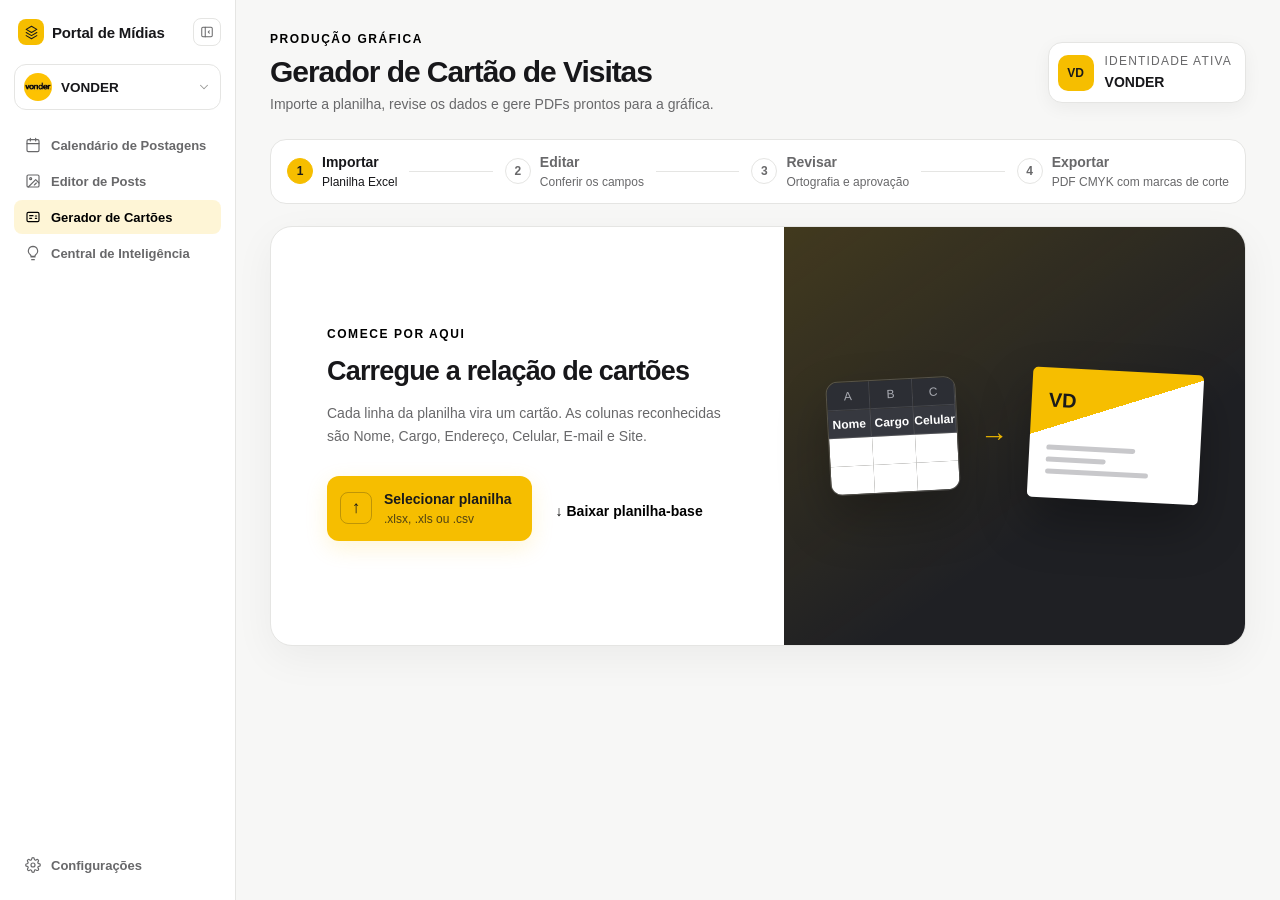
==== commit e6ad6de7: "Add files via upload" ====
--- a/business-card-generator.html
+++ b/business-card-generator.html
@@ -6,14 +6,14 @@
 </head>
 <body><div class="portal-shell"><aside class="portal-sidebar" id="portalSidebar"></aside><main class="portal-main bc-page">
 <header class="bc-header"><div><span class="bc-kicker">Produção gráfica</span><h1>Gerador de Cartão de Visitas</h1><p>Importe a planilha, revise os dados e gere PDFs prontos para a gráfica.</p></div><div class="bc-brand-pill"><span id="brandDot">FG</span><div><small>Identidade ativa</small><strong id="brandName">FERRAMENTAS GERAIS</strong></div></div></header>
-<nav class="bc-flow" aria-label="Etapas do gerador"><div class="bc-flow-step is-active" data-step="import"><span>1</span><div><strong>Importar</strong><small>Planilha Excel</small></div></div><i></i><div class="bc-flow-step" data-step="edit"><span>2</span><div><strong>Editar</strong><small>Conferir os campos</small></div></div><i></i><div class="bc-flow-step" data-step="review"><span>3</span><div><strong>Revisar</strong><small>Ortografia e aprovação</small></div></div><i></i><div class="bc-flow-step" data-step="export"><span>4</span><div><strong>Exportar</strong><small>PDF com marcas de corte</small></div></div></nav>
-<section class="bc-import" id="importPanel"><div class="bc-import-copy"><span class="bc-eyebrow">Comece por aqui</span><h2>Carregue a relação de cartões</h2><p>Cada linha da planilha vira um cartão. As colunas reconhecidas são Nome, Cargo, Endereço, Celular, E-mail e Site.</p><div class="bc-import-actions"><label class="bc-upload" for="spreadsheetFile"><input id="spreadsheetFile" type="file" accept=".xlsx,.xls,.csv"><span>↑</span><div><strong>Selecionar planilha</strong><small>.xlsx, .xls ou .csv</small></div></label><a class="bc-template-link" href="business-card-assets/planilha-base.xlsx" download>↓ Baixar planilha-base</a></div></div><div class="bc-import-visual" aria-hidden="true"><div class="bc-sheet"><span>A</span><span>B</span><span>C</span><b>Nome</b><b>Cargo</b><b>Celular</b><em></em><em></em><em></em><em></em><em></em><em></em></div><div class="bc-arrow">→</div><div class="bc-mini-card"><strong id="miniBrand">FG</strong><span></span><span></span><span></span></div></div></section>
+<nav class="bc-flow" aria-label="Etapas do gerador"><div class="bc-flow-step is-active" data-step="import" role="button" tabindex="0"><span>1</span><div><strong>Importar</strong><small>Planilha Excel</small></div></div><i></i><div class="bc-flow-step" data-step="edit" role="button" tabindex="0"><span>2</span><div><strong>Editar</strong><small>Conferir os campos</small></div></div><i></i><div class="bc-flow-step" data-step="review" role="button" tabindex="0"><span>3</span><div><strong>Revisar</strong><small>Ortografia e aprovação</small></div></div><i></i><div class="bc-flow-step" data-step="export" role="button" tabindex="0"><span>4</span><div><strong>Exportar</strong><small>PDF CMYK com marcas de corte</small></div></div></nav>
+<section class="bc-import" id="importPanel"><div class="bc-import-copy"><span class="bc-eyebrow">Comece por aqui</span><h2>Carregue a relação de cartões</h2><p>Cada linha da planilha vira um cartão. As colunas reconhecidas são Nome, Cargo, Endereço, Celular, E-mail e Site.</p><div class="bc-import-actions"><label class="bc-upload" for="spreadsheetFile"><input id="spreadsheetFile" type="file" accept=".xlsx,.xls,.csv"><span>↑</span><div><strong>Selecionar planilha</strong><small>.xlsx, .xls ou .csv</small></div></label><a class="bc-template-link" href="business-card-assets/planilha-base.xlsx" download>↓ Baixar planilha-base</a></div><button class="bc-back-link" id="backToWorkspace" type="button" hidden>← Voltar aos cartões importados</button></div><div class="bc-import-visual" aria-hidden="true"><div class="bc-sheet"><span>A</span><span>B</span><span>C</span><b>Nome</b><b>Cargo</b><b>Celular</b><em></em><em></em><em></em><em></em><em></em><em></em></div><div class="bc-arrow">→</div><div class="bc-mini-card"><strong id="miniBrand">FG</strong><span></span><span></span><span></span></div></div></section>
 <section class="bc-workspace" id="workspace" hidden>
-<aside class="bc-records-panel"><div class="bc-panel-head"><div><span class="bc-eyebrow">Planilha importada</span><h2 id="recordsTitle">0 cartões</h2></div><button class="bc-icon-button" id="replaceFile" type="button" title="Trocar planilha">↻</button></div><div class="bc-selection-tools"><label><input type="checkbox" id="selectAll"> Selecionar todos</label><span id="selectionCount">0 selecionados</span></div><div class="bc-records" id="recordsList"></div><button class="bc-add-record" id="addRecord" type="button">＋ Adicionar cartão manualmente</button></aside>
-<section class="bc-editor-panel"><div class="bc-panel-head"><div><span class="bc-eyebrow">Dados editáveis</span><h2 id="editorTitle">Selecione um cartão</h2></div><span class="bc-save-state" id="saveState">Alterações salvas localmente</span></div><form id="cardForm" autocomplete="off"><div class="bc-form-grid"><label class="bc-field bc-field-wide"><span>Nome completo</span><input id="fieldName" name="name" spellcheck="true" maxlength="80"></label><label class="bc-field bc-field-wide"><span>Cargo</span><input id="fieldRole" name="role" spellcheck="true" maxlength="90"></label><label class="bc-field bc-field-wide"><span>Endereço</span><textarea id="fieldAddress" name="address" spellcheck="true" rows="3" maxlength="220"></textarea></label><label class="bc-field"><span>Celular</span><input id="fieldPhone" name="phone" inputmode="tel" maxlength="30"></label><label class="bc-field"><span>E-mail</span><input id="fieldEmail" name="email" inputmode="email" maxlength="100"></label><label class="bc-field bc-field-wide"><span>Site</span><input id="fieldWebsite" name="website" inputmode="url" maxlength="100"></label></div><div class="bc-locked-note"><span>◇</span><div><strong>Elementos de marca protegidos</strong><small>Fundo, logo, cores e elementos gráficos não podem ser alterados nesta tela.</small></div></div></form>
+<aside class="bc-records-panel"><div class="bc-panel-head"><div><span class="bc-eyebrow">Planilha importada</span><h2 id="recordsTitle">0 cartões</h2></div><button class="bc-icon-button" id="replaceFile" type="button" title="Trocar planilha">↻</button></div><div class="bc-selection-tools"><label><input type="checkbox" id="selectAll"> Selecionar todos</label><span id="selectionCount">0 selecionados</span><button class="bc-delete-selected" id="deleteSelected" type="button" disabled>🗑 Excluir selecionados</button></div><div class="bc-records" id="recordsList"></div><button class="bc-add-record" id="addRecord" type="button">＋ Adicionar cartão manualmente</button></aside>
+<section class="bc-editor-panel"><div class="bc-panel-head"><div><span class="bc-eyebrow">Dados editáveis</span><h2 id="editorTitle">Selecione um cartão</h2></div><span class="bc-save-state" id="saveState">Alterações salvas localmente</span></div><form id="cardForm" autocomplete="off"><div class="bc-form-grid"><label class="bc-field bc-field-wide" id="logoVariantField" hidden><span>Logotipo deste cartão</span><select id="fieldLogoVariant" name="logoVariant"><option value="fg">Ferramentas Gerais</option><option value="fg-ico">Ferramentas Gerais + ICO</option></select></label><label class="bc-field bc-field-wide"><span>Nome completo</span><input id="fieldName" name="name" spellcheck="true" maxlength="80"></label><label class="bc-field bc-field-wide"><span>Cargo</span><input id="fieldRole" name="role" spellcheck="true" maxlength="90"></label><label class="bc-field bc-field-wide"><span>Endereço</span><textarea id="fieldAddress" name="address" spellcheck="true" rows="3" maxlength="220"></textarea></label><label class="bc-field"><span>Celular</span><input id="fieldPhone" name="phone" inputmode="tel" maxlength="30"></label><label class="bc-field"><span>E-mail</span><input id="fieldEmail" name="email" inputmode="email" maxlength="100"></label><label class="bc-field bc-field-wide"><span>Site</span><input id="fieldWebsite" name="website" inputmode="url" maxlength="100"></label></div><div class="bc-locked-note"><span>◇</span><div><strong>Elementos de marca protegidos</strong><small>Fundo, logo, cores e elementos gráficos não podem ser alterados nesta tela.</small></div></div></form>
 <div class="bc-review-card"><div class="bc-review-heading"><div><span class="bc-eyebrow">Revisão obrigatória</span><h3>Ortografia e conferência</h3></div><button id="reviewCurrent" type="button">✦ Revisar este cartão</button></div><div class="bc-review-empty" id="reviewEmpty"><span>✓</span><p>Execute a revisão antes de aprovar o cartão para exportação.</p></div><div class="bc-issues" id="issuesList" hidden></div><label class="bc-approval"><input type="checkbox" id="approveCurrent" disabled><span><strong>Aprovo os dados e a arte deste cartão</strong><small>Confirme somente após revisar a prévia ao lado.</small></span></label></div></section>
-<aside class="bc-preview-panel"><div class="bc-panel-head"><div><span class="bc-eyebrow">Pré-visualização</span><h2>Frente do cartão</h2></div><span class="bc-size">94 × 54 mm</span></div><div class="bc-canvas-shell"><canvas id="cardCanvas" width="1880" height="1080"></canvas><div class="bc-qr-note"><span>▦</span><div><strong>QR Code</strong><small>Integração na próxima etapa</small></div></div></div><div class="bc-proof"><span>↗</span><p><strong>Arquivo para gráfica</strong><br>Alta resolução, sangria de 2 mm e marcas de corte.</p></div></aside>
+<aside class="bc-preview-panel"><div class="bc-panel-head"><div><span class="bc-eyebrow">Pré-visualização</span><h2>Frente do cartão</h2></div><span class="bc-size">94 × 54 mm</span></div><div class="bc-canvas-shell"><canvas id="cardCanvas" width="1880" height="1080"></canvas><div class="bc-qr-note"><span>▦</span><div><strong>QR Code de contato</strong><small>vCard gerado automaticamente com os dados deste cartão</small></div></div></div><div class="bc-proof"><span>↗</span><p><strong>Arquivo para gráfica</strong><br>PDF CMYK 600 dpi, perfil FOGRA39 incorporado, QR nítido e marcas de corte.</p></div></aside>
 </section>
 <section class="bc-export-bar" id="exportBar" hidden><div><span class="bc-status-dot"></span><p><strong id="approvedCount">0 de 0 aprovados</strong><small>Somente cartões revisados e aprovados podem ser exportados.</small></p></div><div class="bc-export-actions"><button id="exportCurrent" type="button">PDF deste cartão</button><button id="exportSelected" type="button">PDF dos selecionados</button><button class="bc-primary" id="exportAll" type="button">↓ Exportar lote completo</button></div></section>
 <div class="bc-toast" id="toast" role="status" aria-live="polite" hidden></div>
-</main></div><script src="sync-backend.js"></script><script src="portal-shell.js"></script><script src="vendor/xlsx.full.min.js"></script><script src="vendor/jspdf.umd.min.js"></script><script src="business-card-assets.js"></script><script src="business-card-generator.js"></script></body></html>+</main></div><script src="sync-backend.js"></script><script src="portal-shell.js"></script><script src="vendor/xlsx.full.min.js"></script><script src="vendor/qrcode-generator.js"></script><script src="business-card-assets.js"></script><script src="business-card-print-profile.js"></script><script src="business-card-generator.js"></script></body></html>
--- a/business-card-generator.css
+++ b/business-card-generator.css
@@ -1,10 +1,12 @@
 .bc-page [hidden]{display:none!important}
 @font-face{font-family:Swiss721;src:url("business-card-assets/fonts/Swis721 Cn BT Roman.ttf") format("truetype");font-weight:400;font-display:swap}@font-face{font-family:Swiss721;src:url("business-card-assets/fonts/Swis721 Cn BT Bold.ttf") format("truetype");font-weight:700;font-display:swap}
 .bc-page{padding:30px 34px 110px;min-width:0;background:var(--bg,#f5f5f7);color:var(--text,#202124)}.bc-header{display:flex;justify-content:space-between;gap:24px;align-items:center;margin-bottom:24px}.bc-kicker,.bc-eyebrow{display:block;text-transform:uppercase;letter-spacing:.13em;font-size:12px;font-weight:800;color:var(--accent-ink,#8a6800)}.bc-header h1{font-size:30px;line-height:1.1;margin:7px 0 6px;letter-spacing:-.035em}.bc-header p{margin:0;color:var(--muted,#73757a);font-size:14px}.bc-brand-pill{display:flex;align-items:center;gap:11px;padding:9px 13px 9px 9px;border:1px solid var(--border,#ddd);border-radius:14px;background:var(--panel,#fff);box-shadow:0 5px 18px rgba(0,0,0,.05)}.bc-brand-pill>span{display:grid;place-items:center;width:36px;height:36px;border-radius:10px;background:var(--accent);color:var(--on-accent);font-weight:900;font-size:12px}.bc-brand-pill small,.bc-brand-pill strong{display:block}.bc-brand-pill small{color:var(--muted);font-size:12px;text-transform:uppercase;letter-spacing:.1em}.bc-brand-pill strong{font-size:12px;margin-top:2px}
-.bc-flow{display:flex;align-items:center;margin-bottom:22px;padding:12px 16px;background:var(--panel,#fff);border:1px solid var(--border,#ddd);border-radius:16px}.bc-flow>i{height:1px;flex:1;min-width:24px;background:var(--border,#ddd);margin:0 12px}.bc-flow-step{display:flex;align-items:center;gap:9px;color:var(--muted,#777)}.bc-flow-step>span{width:26px;height:26px;display:grid;place-items:center;border-radius:50%;border:1px solid var(--border,#ddd);font-size:12px;font-weight:800}.bc-flow-step strong,.bc-flow-step small{display:block;white-space:nowrap}.bc-flow-step strong{font-size:12px}.bc-flow-step small{font-size:12px;margin-top:1px}.bc-flow-step.is-active,.bc-flow-step.is-complete{color:var(--text)}.bc-flow-step.is-active>span{background:var(--accent);color:var(--on-accent);border-color:var(--accent)}.bc-flow-step.is-complete>span{background:var(--accent-weak);color:var(--accent-ink);border-color:transparent}
-.bc-import{min-height:420px;border:1px solid var(--border,#ddd);border-radius:22px;background:var(--panel,#fff);display:grid;grid-template-columns:minmax(360px,1fr) minmax(390px,.9fr);overflow:hidden;box-shadow:0 12px 40px rgba(0,0,0,.05)}.bc-import-copy{padding:56px;display:flex;flex-direction:column;justify-content:center}.bc-import h2{font-size:27px;letter-spacing:-.03em;margin:8px 0 10px}.bc-import p{max-width:590px;color:var(--muted);font-size:14px;line-height:1.65;margin:0}.bc-import-actions{display:flex;gap:14px;align-items:center;margin-top:28px;flex-wrap:wrap}.bc-upload{position:relative;display:flex;align-items:center;gap:12px;padding:12px 18px 12px 12px;border-radius:12px;background:var(--accent);color:var(--on-accent);cursor:pointer;box-shadow:0 7px 22px var(--accent-weak)}.bc-upload input{position:absolute;inset:0;opacity:0;cursor:pointer}.bc-upload>span{display:grid;place-items:center;width:32px;height:32px;border:1px solid color-mix(in srgb,currentColor 25%,transparent);border-radius:8px;font-size:17px}.bc-upload strong,.bc-upload small{display:block}.bc-upload strong{font-size:12px}.bc-upload small{font-size:12px;opacity:.75;margin-top:1px}.bc-template-link{font-size:12px;font-weight:750;color:var(--accent-ink);text-decoration:none;padding:10px}.bc-import-visual{background:linear-gradient(145deg,var(--accent-weak),transparent 65%),var(--sidebar-bg,#1f2024);display:flex;align-items:center;justify-content:center;gap:22px;padding:44px}.bc-sheet{width:176px;display:grid;grid-template-columns:repeat(3,1fr);border:1px solid rgba(255,255,255,.18);border-radius:12px;overflow:hidden;transform:rotate(-3deg);box-shadow:0 24px 50px rgba(0,0,0,.25)}.bc-sheet>*{height:28px;display:grid;place-items:center;border-right:1px solid rgba(255,255,255,.12);border-bottom:1px solid rgba(255,255,255,.12);font-style:normal}.bc-sheet span{font-size:12px;color:#a9abb2;background:#2c2e34}.bc-sheet b{font-size:12px;color:#fff;background:#36383f}.bc-sheet em{background:#fff}.bc-arrow{font-size:28px;color:var(--accent)}.bc-mini-card{width:220px;aspect-ratio:1.74;border-radius:5px;background:linear-gradient(160deg,var(--accent) 0 35%,#fff 35%);padding:17px;transform:rotate(3deg);box-shadow:0 24px 50px rgba(0,0,0,.3)}.bc-mini-card strong{display:block;font-size:20px;color:var(--on-accent);margin-bottom:30px}.bc-mini-card span{display:block;width:65%;height:5px;background:#c8c8cb;border-radius:9px;margin:7px 0}.bc-mini-card span:nth-child(3){width:44%}.bc-mini-card span:nth-child(4){width:75%}
-.bc-workspace{display:grid;grid-template-columns:270px minmax(360px,1fr) minmax(390px,1.12fr);gap:14px;align-items:start}.bc-records-panel,.bc-editor-panel,.bc-preview-panel{background:var(--panel,#fff);border:1px solid var(--border,#ddd);border-radius:18px;min-width:0}.bc-records-panel{overflow:hidden}.bc-editor-panel,.bc-preview-panel{padding:20px}.bc-panel-head{display:flex;align-items:center;justify-content:space-between;gap:14px}.bc-records-panel>.bc-panel-head{padding:18px 18px 14px}.bc-panel-head h2{font-size:16px;margin:4px 0 0}.bc-icon-button{width:30px;height:30px;border-radius:8px;border:1px solid var(--border);background:transparent;color:var(--text);cursor:pointer}.bc-selection-tools{padding:9px 14px;display:flex;align-items:center;justify-content:space-between;border-top:1px solid var(--border);border-bottom:1px solid var(--border);background:var(--input-bg,rgba(0,0,0,.025));font-size:12px;color:var(--muted)}.bc-selection-tools label{display:flex;align-items:center;gap:5px;cursor:pointer}.bc-records{max-height:570px;overflow:auto;padding:8px}.bc-record{display:grid;grid-template-columns:20px 1fr auto;gap:8px;align-items:center;width:100%;padding:10px 8px;border:1px solid transparent;border-radius:10px;background:transparent;color:var(--text);text-align:left;cursor:pointer}.bc-record:hover{background:var(--input-bg,rgba(0,0,0,.03))}.bc-record.is-active{background:var(--accent-weak);border-color:color-mix(in srgb,var(--accent) 38%,transparent)}.bc-record input{accent-color:var(--accent)}.bc-record strong,.bc-record small{display:block;overflow:hidden;text-overflow:ellipsis;white-space:nowrap}.bc-record strong{font-size:12px}.bc-record small{font-size:12px;color:var(--muted);margin-top:3px}.bc-record-status{width:8px;height:8px;border-radius:50%;background:#c6c7ca}.bc-record.is-reviewed .bc-record-status{background:#edaa23}.bc-record.is-approved .bc-record-status{background:#22a06b}.bc-add-record{width:calc(100% - 16px);margin:0 8px 8px;padding:10px;border:1px dashed var(--border);border-radius:10px;background:transparent;color:var(--muted);font-size:12px;cursor:pointer}.bc-save-state{font-size:12px;color:var(--muted)}
-.bc-form-grid{display:grid;grid-template-columns:1fr 1fr;gap:12px;margin-top:18px}.bc-field{display:block}.bc-field-wide{grid-column:1/-1}.bc-field>span{display:block;font-size:12px;font-weight:800;color:var(--muted);margin:0 0 5px;text-transform:uppercase;letter-spacing:.05em}.bc-field input,.bc-field textarea{width:100%;box-sizing:border-box;border:1px solid var(--border);border-radius:9px;background:var(--input-bg,#fafafa);color:var(--text);padding:9px 10px;font:inherit;font-size:12px;resize:vertical;outline:none}.bc-field input:focus,.bc-field textarea:focus{border-color:var(--accent);box-shadow:0 0 0 3px var(--accent-weak)}.bc-locked-note{display:flex;gap:9px;align-items:center;padding:10px;margin-top:13px;border-radius:10px;background:var(--input-bg,rgba(0,0,0,.025));color:var(--muted)}.bc-locked-note>span{font-size:18px;color:var(--accent-ink)}.bc-locked-note strong,.bc-locked-note small{display:block}.bc-locked-note strong{font-size:12px;color:var(--text)}.bc-locked-note small{font-size:12px;margin-top:2px}
+.bc-flow{display:flex;align-items:center;margin-bottom:22px;padding:12px 16px;background:var(--panel,#fff);border:1px solid var(--border,#ddd);border-radius:16px}.bc-flow>i{height:1px;flex:1;min-width:24px;background:var(--border,#ddd);margin:0 12px}.bc-flow-step{display:flex;align-items:center;gap:9px;color:var(--muted,#777);cursor:pointer;border-radius:10px;padding:4px 6px;margin:-4px -6px}.bc-flow-step:hover{color:var(--text);background:var(--input-bg,rgba(0,0,0,.03))}.bc-flow-step:focus-visible{outline:2px solid var(--accent);outline-offset:2px}.bc-flow-step>span{width:26px;height:26px;display:grid;place-items:center;border-radius:50%;border:1px solid var(--border,#ddd);font-size:12px;font-weight:800}.bc-flow-step strong,.bc-flow-step small{display:block;white-space:nowrap}.bc-flow-step strong{font-size:12px}.bc-flow-step small{font-size:12px;margin-top:1px}.bc-flow-step.is-active,.bc-flow-step.is-complete{color:var(--text)}.bc-flow-step.is-active>span{background:var(--accent);color:var(--on-accent);border-color:var(--accent)}.bc-flow-step.is-complete>span{background:var(--accent-weak);color:var(--accent-ink);border-color:transparent}
+@keyframes bcStepFlash{0%{box-shadow:0 0 0 0 var(--accent-weak)}100%{box-shadow:0 0 0 12px transparent}}
+.bc-step-flash{animation:bcStepFlash .9s ease-out;border-radius:14px}
+.bc-import{min-height:420px;border:1px solid var(--border,#ddd);border-radius:22px;background:var(--panel,#fff);display:grid;grid-template-columns:minmax(360px,1fr) minmax(390px,.9fr);overflow:hidden;box-shadow:0 12px 40px rgba(0,0,0,.05)}.bc-import-copy{padding:56px;display:flex;flex-direction:column;justify-content:center}.bc-import h2{font-size:27px;letter-spacing:-.03em;margin:8px 0 10px}.bc-import p{max-width:590px;color:var(--muted);font-size:14px;line-height:1.65;margin:0}.bc-import-actions{display:flex;gap:14px;align-items:center;margin-top:28px;flex-wrap:wrap}.bc-back-link{display:inline-block;margin-top:16px;padding:0;border:none;background:transparent;color:var(--accent-ink);font-size:12px;font-weight:750;text-decoration:underline;cursor:pointer}.bc-upload{position:relative;display:flex;align-items:center;gap:12px;padding:12px 18px 12px 12px;border-radius:12px;background:var(--accent);color:var(--on-accent);cursor:pointer;box-shadow:0 7px 22px var(--accent-weak)}.bc-upload input{position:absolute;inset:0;opacity:0;cursor:pointer}.bc-upload>span{display:grid;place-items:center;width:32px;height:32px;border:1px solid color-mix(in srgb,currentColor 25%,transparent);border-radius:8px;font-size:17px}.bc-upload strong,.bc-upload small{display:block}.bc-upload strong{font-size:12px}.bc-upload small{font-size:12px;opacity:.75;margin-top:1px}.bc-template-link{font-size:12px;font-weight:750;color:var(--accent-ink);text-decoration:none;padding:10px}.bc-import-visual{background:linear-gradient(145deg,var(--accent-weak),transparent 65%),var(--sidebar-bg,#1f2024);display:flex;align-items:center;justify-content:center;gap:22px;padding:44px}.bc-sheet{width:176px;display:grid;grid-template-columns:repeat(3,1fr);border:1px solid rgba(255,255,255,.18);border-radius:12px;overflow:hidden;transform:rotate(-3deg);box-shadow:0 24px 50px rgba(0,0,0,.25)}.bc-sheet>*{height:28px;display:grid;place-items:center;border-right:1px solid rgba(255,255,255,.12);border-bottom:1px solid rgba(255,255,255,.12);font-style:normal}.bc-sheet span{font-size:12px;color:#a9abb2;background:#2c2e34}.bc-sheet b{font-size:12px;color:#fff;background:#36383f}.bc-sheet em{background:#fff}.bc-arrow{font-size:28px;color:var(--accent)}.bc-mini-card{width:220px;aspect-ratio:1.74;border-radius:5px;background:linear-gradient(160deg,var(--accent) 0 35%,#fff 35%);padding:17px;transform:rotate(3deg);box-shadow:0 24px 50px rgba(0,0,0,.3)}.bc-mini-card strong{display:block;font-size:20px;color:var(--on-accent);margin-bottom:30px}.bc-mini-card span{display:block;width:65%;height:5px;background:#c8c8cb;border-radius:9px;margin:7px 0}.bc-mini-card span:nth-child(3){width:44%}.bc-mini-card span:nth-child(4){width:75%}
+.bc-workspace{display:grid;grid-template-columns:270px minmax(360px,1fr) minmax(390px,1.12fr);gap:14px;align-items:start}.bc-records-panel,.bc-editor-panel,.bc-preview-panel{background:var(--panel,#fff);border:1px solid var(--border,#ddd);border-radius:18px;min-width:0}.bc-records-panel{overflow:hidden}.bc-editor-panel,.bc-preview-panel{padding:20px}.bc-panel-head{display:flex;align-items:center;justify-content:space-between;gap:14px}.bc-records-panel>.bc-panel-head{padding:18px 18px 14px}.bc-panel-head h2{font-size:16px;margin:4px 0 0}.bc-icon-button{width:30px;height:30px;border-radius:8px;border:1px solid var(--border);background:transparent;color:var(--text);cursor:pointer}.bc-selection-tools{padding:9px 14px;display:flex;flex-wrap:wrap;align-items:center;justify-content:space-between;gap:6px 10px;border-top:1px solid var(--border);border-bottom:1px solid var(--border);background:var(--input-bg,rgba(0,0,0,.025));font-size:12px;color:var(--muted)}.bc-selection-tools label{display:flex;align-items:center;gap:5px;cursor:pointer;white-space:nowrap}.bc-selection-tools #selectionCount{flex:1}.bc-delete-selected{border:1px solid transparent;background:transparent;color:#c0392b;font-size:12px;font-weight:750;padding:6px 8px;border-radius:8px;cursor:pointer;white-space:nowrap}.bc-delete-selected:hover:not(:disabled){background:#fde8e8;border-color:#f3b8b8}.bc-delete-selected:disabled{opacity:.4;cursor:not-allowed}.bc-records{max-height:570px;overflow:auto;padding:8px}.bc-record{display:grid;grid-template-columns:20px 1fr auto auto;gap:8px;align-items:center;width:100%;padding:10px 8px;border:1px solid transparent;border-radius:10px;background:transparent;color:var(--text);text-align:left;cursor:pointer}.bc-record:hover{background:var(--input-bg,rgba(0,0,0,.03))}.bc-record.is-active{background:var(--accent-weak);border-color:color-mix(in srgb,var(--accent) 38%,transparent)}.bc-record:focus-visible{outline:2px solid var(--accent);outline-offset:1px}.bc-record input{accent-color:var(--accent)}.bc-record strong,.bc-record small{display:block;overflow:hidden;text-overflow:ellipsis;white-space:nowrap}.bc-record strong{font-size:12px}.bc-record small{font-size:12px;color:var(--muted);margin-top:3px}.bc-record-status{width:8px;height:8px;border-radius:50%;background:#c6c7ca}.bc-record.is-reviewed .bc-record-status{background:#edaa23}.bc-record.is-approved .bc-record-status{background:#22a06b}.bc-record-delete{width:22px;height:22px;display:grid;place-items:center;border:none;background:transparent;color:var(--muted);border-radius:6px;cursor:pointer;font-size:12px;line-height:1;padding:0}.bc-record-delete:hover{background:#fde8e8;color:#c0392b}.bc-add-record{width:calc(100% - 16px);margin:0 8px 8px;padding:10px;border:1px dashed var(--border);border-radius:10px;background:transparent;color:var(--muted);font-size:12px;cursor:pointer}.bc-save-state{font-size:12px;color:var(--muted)}
+.bc-form-grid{display:grid;grid-template-columns:1fr 1fr;gap:12px;margin-top:18px}.bc-field{display:block}.bc-field-wide{grid-column:1/-1}.bc-field>span{display:block;font-size:12px;font-weight:800;color:var(--muted);margin:0 0 5px;text-transform:uppercase;letter-spacing:.05em}.bc-field input,.bc-field textarea,.bc-field select{width:100%;box-sizing:border-box;border:1px solid var(--border);border-radius:9px;background:var(--input-bg,#fafafa);color:var(--text);padding:9px 10px;font:inherit;font-size:12px;resize:vertical;outline:none}.bc-field input:focus,.bc-field textarea:focus,.bc-field select:focus{border-color:var(--accent);box-shadow:0 0 0 3px var(--accent-weak)}.bc-field select{cursor:pointer}.bc-locked-note{display:flex;gap:9px;align-items:center;padding:10px;margin-top:13px;border-radius:10px;background:var(--input-bg,rgba(0,0,0,.025));color:var(--muted)}.bc-locked-note>span{font-size:18px;color:var(--accent-ink)}.bc-locked-note strong,.bc-locked-note small{display:block}.bc-locked-note strong{font-size:12px;color:var(--text)}.bc-locked-note small{font-size:12px;margin-top:2px}
 .bc-review-card{border-top:1px solid var(--border);margin-top:18px;padding-top:18px}.bc-review-heading{display:flex;align-items:center;justify-content:space-between;gap:12px}.bc-review-heading h3{font-size:14px;margin:3px 0 0}.bc-review-heading button{border:1px solid var(--accent);color:var(--accent-ink);background:var(--accent-weak);border-radius:9px;padding:8px 10px;font-size:12px;font-weight:800;cursor:pointer}.bc-review-empty{display:flex;gap:8px;align-items:center;padding:10px 11px;margin-top:12px;border:1px dashed var(--border);border-radius:10px;color:var(--muted)}.bc-review-empty span{color:#22a06b}.bc-review-empty p{font-size:12px;margin:0}.bc-issues{margin-top:10px}.bc-issue{display:flex;align-items:flex-start;gap:8px;padding:8px 9px;border-radius:8px;background:#fff7e6;color:#79520c;font-size:12px;margin-top:5px}.bc-issue.is-ok{background:#eaf8f1;color:#186b49}.bc-approval{display:flex;gap:9px;align-items:flex-start;margin-top:12px;padding:11px;border:1px solid var(--border);border-radius:10px;cursor:pointer}.bc-approval input{margin-top:2px;accent-color:#22a06b}.bc-approval strong,.bc-approval small{display:block}.bc-approval strong{font-size:12px}.bc-approval small{font-size:12px;color:var(--muted);margin-top:3px}
 .bc-preview-panel{position:sticky;top:18px}.bc-size{font-size:12px;color:var(--muted);border:1px solid var(--border);border-radius:99px;padding:5px 8px}.bc-canvas-shell{position:relative;margin-top:18px;padding:16px;border-radius:14px;background:#24262b;box-shadow:inset 0 0 0 1px rgba(255,255,255,.07)}#cardCanvas{display:block;width:100%;height:auto;background:#fff;box-shadow:0 12px 30px rgba(0,0,0,.24)}.bc-qr-note{position:absolute;right:23px;bottom:23px;display:flex;align-items:center;gap:6px;padding:6px 8px;border-radius:7px;background:rgba(20,22,25,.82);color:#fff;backdrop-filter:blur(5px);pointer-events:none}.bc-qr-note>span{font-size:14px}.bc-qr-note strong,.bc-qr-note small{display:block}.bc-qr-note strong{font-size:12px}.bc-qr-note small{font-size:12px;opacity:.68}.bc-proof{display:flex;gap:9px;align-items:center;border:1px solid color-mix(in srgb,#22a06b 32%,var(--border));background:color-mix(in srgb,#22a06b 8%,var(--panel));border-radius:10px;padding:10px 11px;margin-top:12px;color:#23815c}.bc-proof p{margin:0;font-size:12px;line-height:1.45}
 .bc-export-bar{position:fixed;left:calc(var(--sidebar-width,230px) + 24px);right:24px;bottom:18px;z-index:20;display:flex;align-items:center;justify-content:space-between;gap:20px;padding:12px 14px;border:1px solid var(--border);border-radius:15px;background:color-mix(in srgb,var(--panel,#fff) 92%,transparent);backdrop-filter:blur(16px);box-shadow:0 14px 42px rgba(0,0,0,.16)}.bc-export-bar>div:first-child{display:flex;align-items:center;gap:9px}.bc-export-bar p{margin:0}.bc-export-bar p strong,.bc-export-bar p small{display:block}.bc-export-bar p strong{font-size:12px}.bc-export-bar p small{font-size:12px;color:var(--muted);margin-top:2px}.bc-status-dot{width:9px;height:9px;border-radius:50%;background:#edaa23;box-shadow:0 0 0 4px rgba(237,170,35,.14)}.bc-export-actions{display:flex;gap:7px}.bc-export-actions button{border:1px solid var(--border);border-radius:9px;background:var(--panel);color:var(--text);padding:9px 11px;font-size:12px;font-weight:750;cursor:pointer}.bc-export-actions button:disabled{opacity:.42;cursor:not-allowed}.bc-export-actions .bc-primary{background:var(--accent);color:var(--on-accent);border-color:var(--accent)}.bc-toast{position:fixed;right:30px;top:24px;z-index:100;padding:11px 15px;border-radius:10px;background:#22252a;color:#fff;font-size:12px;box-shadow:0 10px 30px rgba(0,0,0,.22);max-width:360px}
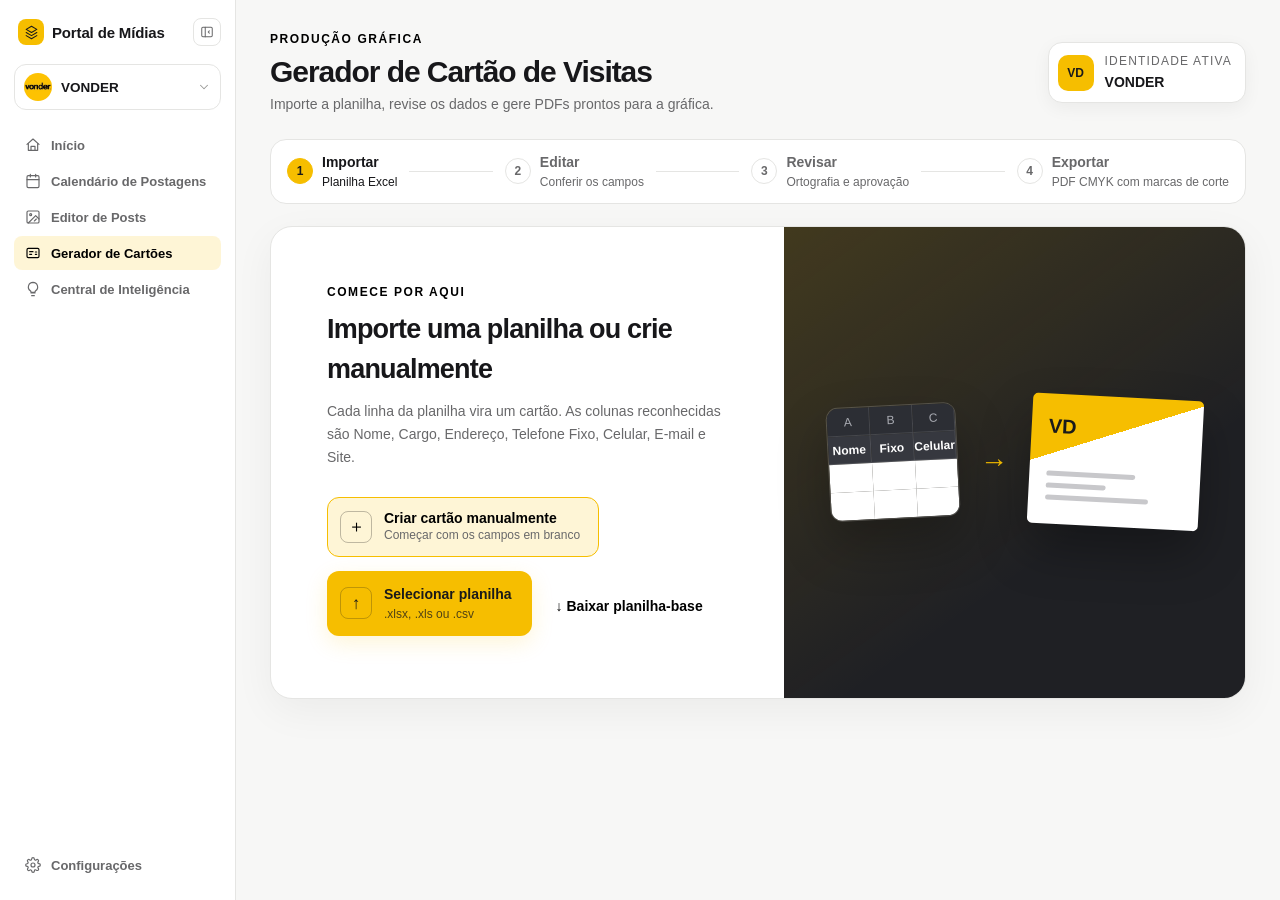
==== commit 114efc3f: "Add files via upload" ====
--- a/business-card-generator.html
+++ b/business-card-generator.html
@@ -7,12 +7,12 @@
 <body><div class="portal-shell"><aside class="portal-sidebar" id="portalSidebar"></aside><main class="portal-main bc-page">
 <header class="bc-header"><div><span class="bc-kicker">Produção gráfica</span><h1>Gerador de Cartão de Visitas</h1><p>Importe a planilha, revise os dados e gere PDFs prontos para a gráfica.</p></div><div class="bc-brand-pill"><span id="brandDot">FG</span><div><small>Identidade ativa</small><strong id="brandName">FERRAMENTAS GERAIS</strong></div></div></header>
 <nav class="bc-flow" aria-label="Etapas do gerador"><div class="bc-flow-step is-active" data-step="import" role="button" tabindex="0"><span>1</span><div><strong>Importar</strong><small>Planilha Excel</small></div></div><i></i><div class="bc-flow-step" data-step="edit" role="button" tabindex="0"><span>2</span><div><strong>Editar</strong><small>Conferir os campos</small></div></div><i></i><div class="bc-flow-step" data-step="review" role="button" tabindex="0"><span>3</span><div><strong>Revisar</strong><small>Ortografia e aprovação</small></div></div><i></i><div class="bc-flow-step" data-step="export" role="button" tabindex="0"><span>4</span><div><strong>Exportar</strong><small>PDF CMYK com marcas de corte</small></div></div></nav>
-<section class="bc-import" id="importPanel"><div class="bc-import-copy"><span class="bc-eyebrow">Comece por aqui</span><h2>Carregue a relação de cartões</h2><p>Cada linha da planilha vira um cartão. As colunas reconhecidas são Nome, Cargo, Endereço, Celular, E-mail e Site.</p><div class="bc-import-actions"><label class="bc-upload" for="spreadsheetFile"><input id="spreadsheetFile" type="file" accept=".xlsx,.xls,.csv"><span>↑</span><div><strong>Selecionar planilha</strong><small>.xlsx, .xls ou .csv</small></div></label><a class="bc-template-link" href="business-card-assets/planilha-base.xlsx" download>↓ Baixar planilha-base</a></div><button class="bc-back-link" id="backToWorkspace" type="button" hidden>← Voltar aos cartões importados</button></div><div class="bc-import-visual" aria-hidden="true"><div class="bc-sheet"><span>A</span><span>B</span><span>C</span><b>Nome</b><b>Cargo</b><b>Celular</b><em></em><em></em><em></em><em></em><em></em><em></em></div><div class="bc-arrow">→</div><div class="bc-mini-card"><strong id="miniBrand">FG</strong><span></span><span></span><span></span></div></div></section>
+<section class="bc-import" id="importPanel"><div class="bc-import-copy"><span class="bc-eyebrow">Comece por aqui</span><h2>Importe uma planilha ou crie manualmente</h2><p>Cada linha da planilha vira um cartão. As colunas reconhecidas são Nome, Cargo, Endereço, Telefone Fixo, Celular, E-mail e Site.</p><div class="bc-import-actions"><button class="bc-manual-start" id="startManual" type="button"><span>＋</span><div><strong>Criar cartão manualmente</strong><small>Começar com os campos em branco</small></div></button><label class="bc-upload" for="spreadsheetFile"><input id="spreadsheetFile" type="file" accept=".xlsx,.xls,.csv"><span>↑</span><div><strong>Selecionar planilha</strong><small>.xlsx, .xls ou .csv</small></div></label><a class="bc-template-link" href="business-card-assets/planilha-base.xlsx" download>↓ Baixar planilha-base</a></div><button class="bc-back-link" id="backToWorkspace" type="button" hidden>← Voltar aos cartões cadastrados</button></div><div class="bc-import-visual" aria-hidden="true"><div class="bc-sheet"><span>A</span><span>B</span><span>C</span><b>Nome</b><b>Fixo</b><b>Celular</b><em></em><em></em><em></em><em></em><em></em><em></em></div><div class="bc-arrow">→</div><div class="bc-mini-card"><strong id="miniBrand">FG</strong><span></span><span></span><span></span></div></div></section>
 <section class="bc-workspace" id="workspace" hidden>
 <aside class="bc-records-panel"><div class="bc-panel-head"><div><span class="bc-eyebrow">Planilha importada</span><h2 id="recordsTitle">0 cartões</h2></div><button class="bc-icon-button" id="replaceFile" type="button" title="Trocar planilha">↻</button></div><div class="bc-selection-tools"><label><input type="checkbox" id="selectAll"> Selecionar todos</label><span id="selectionCount">0 selecionados</span><button class="bc-delete-selected" id="deleteSelected" type="button" disabled>🗑 Excluir selecionados</button></div><div class="bc-records" id="recordsList"></div><button class="bc-add-record" id="addRecord" type="button">＋ Adicionar cartão manualmente</button></aside>
-<section class="bc-editor-panel"><div class="bc-panel-head"><div><span class="bc-eyebrow">Dados editáveis</span><h2 id="editorTitle">Selecione um cartão</h2></div><span class="bc-save-state" id="saveState">Alterações salvas localmente</span></div><form id="cardForm" autocomplete="off"><div class="bc-form-grid"><label class="bc-field bc-field-wide" id="logoVariantField" hidden><span>Logotipo deste cartão</span><select id="fieldLogoVariant" name="logoVariant"><option value="fg">Ferramentas Gerais</option><option value="fg-ico">Ferramentas Gerais + ICO</option></select></label><label class="bc-field bc-field-wide"><span>Nome completo</span><input id="fieldName" name="name" spellcheck="true" maxlength="80"></label><label class="bc-field bc-field-wide"><span>Cargo</span><input id="fieldRole" name="role" spellcheck="true" maxlength="90"></label><label class="bc-field bc-field-wide"><span>Endereço</span><textarea id="fieldAddress" name="address" spellcheck="true" rows="3" maxlength="220"></textarea></label><label class="bc-field"><span>Celular</span><input id="fieldPhone" name="phone" inputmode="tel" maxlength="30"></label><label class="bc-field"><span>E-mail</span><input id="fieldEmail" name="email" inputmode="email" maxlength="100"></label><label class="bc-field bc-field-wide"><span>Site</span><input id="fieldWebsite" name="website" inputmode="url" maxlength="100"></label></div><div class="bc-locked-note"><span>◇</span><div><strong>Elementos de marca protegidos</strong><small>Fundo, logo, cores e elementos gráficos não podem ser alterados nesta tela.</small></div></div></form>
+<section class="bc-editor-panel"><div class="bc-panel-head"><div><span class="bc-eyebrow">Dados editáveis</span><h2 id="editorTitle">Selecione um cartão</h2></div><span class="bc-save-state" id="saveState">Alterações salvas localmente</span></div><form id="cardForm" autocomplete="off"><div class="bc-form-grid"><label class="bc-field bc-field-wide" id="logoVariantField" hidden><span>Logotipo deste cartão</span><select id="fieldLogoVariant" name="logoVariant"><option value="fg">Ferramentas Gerais</option><option value="fg-ico">Ferramentas Gerais + ICO</option></select></label><label class="bc-field bc-field-wide"><span>Nome completo</span><input id="fieldName" name="name" spellcheck="true" maxlength="80"></label><label class="bc-field bc-field-wide"><span>Cargo</span><input id="fieldRole" name="role" spellcheck="true" maxlength="90"></label><label class="bc-field bc-field-wide"><span>Endereço</span><textarea id="fieldAddress" name="address" spellcheck="true" rows="3" maxlength="220"></textarea></label><label class="bc-field"><span>Celular</span><input id="fieldPhone" name="phone" inputmode="tel" maxlength="15" aria-required="true" placeholder="(11) 99999-9999" aria-describedby="phoneHint"><small class="bc-field-hint" id="phoneHint">DDD + 9 números</small></label><label class="bc-field"><span>TELEFONE <em>(opcional)</em></span><input id="fieldLandline" name="landline" inputmode="tel" maxlength="15" placeholder="(11) 3333-4444" aria-describedby="landlineHint"><small class="bc-field-hint" id="landlineHint">DDD + 8 números</small></label><label class="bc-field bc-field-wide"><span>E-mail</span><input id="fieldEmail" name="email" inputmode="email" maxlength="100"></label><label class="bc-field bc-field-wide"><span>Site</span><input id="fieldWebsite" name="website" inputmode="url" maxlength="100"></label></div><div class="bc-locked-note"><span>◇</span><div><strong>Elementos de marca protegidos</strong><small>Fundo, logo, cores e elementos gráficos não podem ser alterados nesta tela.</small></div></div></form>
 <div class="bc-review-card"><div class="bc-review-heading"><div><span class="bc-eyebrow">Revisão obrigatória</span><h3>Ortografia e conferência</h3></div><button id="reviewCurrent" type="button">✦ Revisar este cartão</button></div><div class="bc-review-empty" id="reviewEmpty"><span>✓</span><p>Execute a revisão antes de aprovar o cartão para exportação.</p></div><div class="bc-issues" id="issuesList" hidden></div><label class="bc-approval"><input type="checkbox" id="approveCurrent" disabled><span><strong>Aprovo os dados e a arte deste cartão</strong><small>Confirme somente após revisar a prévia ao lado.</small></span></label></div></section>
-<aside class="bc-preview-panel"><div class="bc-panel-head"><div><span class="bc-eyebrow">Pré-visualização</span><h2>Frente do cartão</h2></div><span class="bc-size">94 × 54 mm</span></div><div class="bc-canvas-shell"><canvas id="cardCanvas" width="1880" height="1080"></canvas><div class="bc-qr-note"><span>▦</span><div><strong>QR Code de contato</strong><small>vCard gerado automaticamente com os dados deste cartão</small></div></div></div><div class="bc-proof"><span>↗</span><p><strong>Arquivo para gráfica</strong><br>PDF CMYK 600 dpi, perfil FOGRA39 incorporado, QR nítido e marcas de corte.</p></div></aside>
+<aside class="bc-preview-panel"><div class="bc-panel-head"><div><span class="bc-eyebrow">Pré-visualização</span><h2>Frente do cartão</h2></div><span class="bc-size">96 × 56 mm</span></div><div class="bc-canvas-shell"><canvas id="cardCanvas" width="1880" height="1080"></canvas><div class="bc-qr-note"><span>▦</span><div><strong>QR Code de contato</strong><small>vCard gerado automaticamente com os dados deste cartão</small></div></div></div><div class="bc-proof"><span>↗</span><p><strong>Arquivo para gráfica</strong><br>PDF CMYK 600 dpi, perfil FOGRA39 incorporado, QR nítido e marcas de corte.</p></div></aside>
 </section>
 <section class="bc-export-bar" id="exportBar" hidden><div><span class="bc-status-dot"></span><p><strong id="approvedCount">0 de 0 aprovados</strong><small>Somente cartões revisados e aprovados podem ser exportados.</small></p></div><div class="bc-export-actions"><button id="exportCurrent" type="button">PDF deste cartão</button><button id="exportSelected" type="button">PDF dos selecionados</button><button class="bc-primary" id="exportAll" type="button">↓ Exportar lote completo</button></div></section>
 <div class="bc-toast" id="toast" role="status" aria-live="polite" hidden></div>
--- a/business-card-generator.css
+++ b/business-card-generator.css
@@ -35,4 +35,7 @@
 :root[data-theme="dark"] .bc-page{--bc-readable-accent:color-mix(in srgb,var(--accent) 45%,#fff)}
 :root[data-theme="dark"] .bc-page :is(.bc-kicker,.bc-eyebrow,.bc-template-link,.bc-review-heading h3,.bc-locked-note>span){color:var(--bc-readable-accent)}
 :root[data-theme="dark"] .bc-page .bc-flow-step.is-complete>span{color:var(--bc-readable-accent)}
-:root[data-theme="dark"] .bc-page .bc-review-heading button{color:var(--bc-readable-accent);border-color:var(--bc-readable-accent)}+:root[data-theme="dark"] .bc-page .bc-review-heading button{color:var(--bc-readable-accent);border-color:var(--bc-readable-accent)}
+.bc-manual-start{display:flex;align-items:center;gap:12px;padding:12px 18px 12px 12px;border:1px solid var(--accent);border-radius:12px;background:var(--accent-weak);color:var(--accent-ink);cursor:pointer;text-align:left}.bc-manual-start>span{display:grid;place-items:center;width:32px;height:32px;border:1px solid color-mix(in srgb,currentColor 25%,transparent);border-radius:8px;font-size:17px}.bc-manual-start strong,.bc-manual-start small{display:block}.bc-manual-start strong{font-size:14px}.bc-manual-start small{font-size:12px;line-height:1.4;margin-top:1px;color:var(--muted)}.bc-manual-start:hover{border-color:color-mix(in srgb,var(--accent) 75%,#fff);box-shadow:0 7px 22px var(--accent-weak)}
+.bc-field>span em{font-style:italic;font-weight:400;text-transform:none;letter-spacing:0;color:var(--muted)}.bc-field-hint{display:block;min-height:17px;margin-top:4px;color:var(--muted);font-size:12px;line-height:1.35}.bc-field-hint.is-invalid{color:#c33b32}.bc-field input.is-invalid{border-color:#c33b32;box-shadow:0 0 0 3px color-mix(in srgb,#c33b32 14%,transparent)}
+:root[data-theme="dark"] .bc-page .bc-manual-start{color:var(--bc-readable-accent);border-color:var(--bc-readable-accent)}:root[data-theme="dark"] .bc-page .bc-field-hint.is-invalid{color:#ff8f87}
